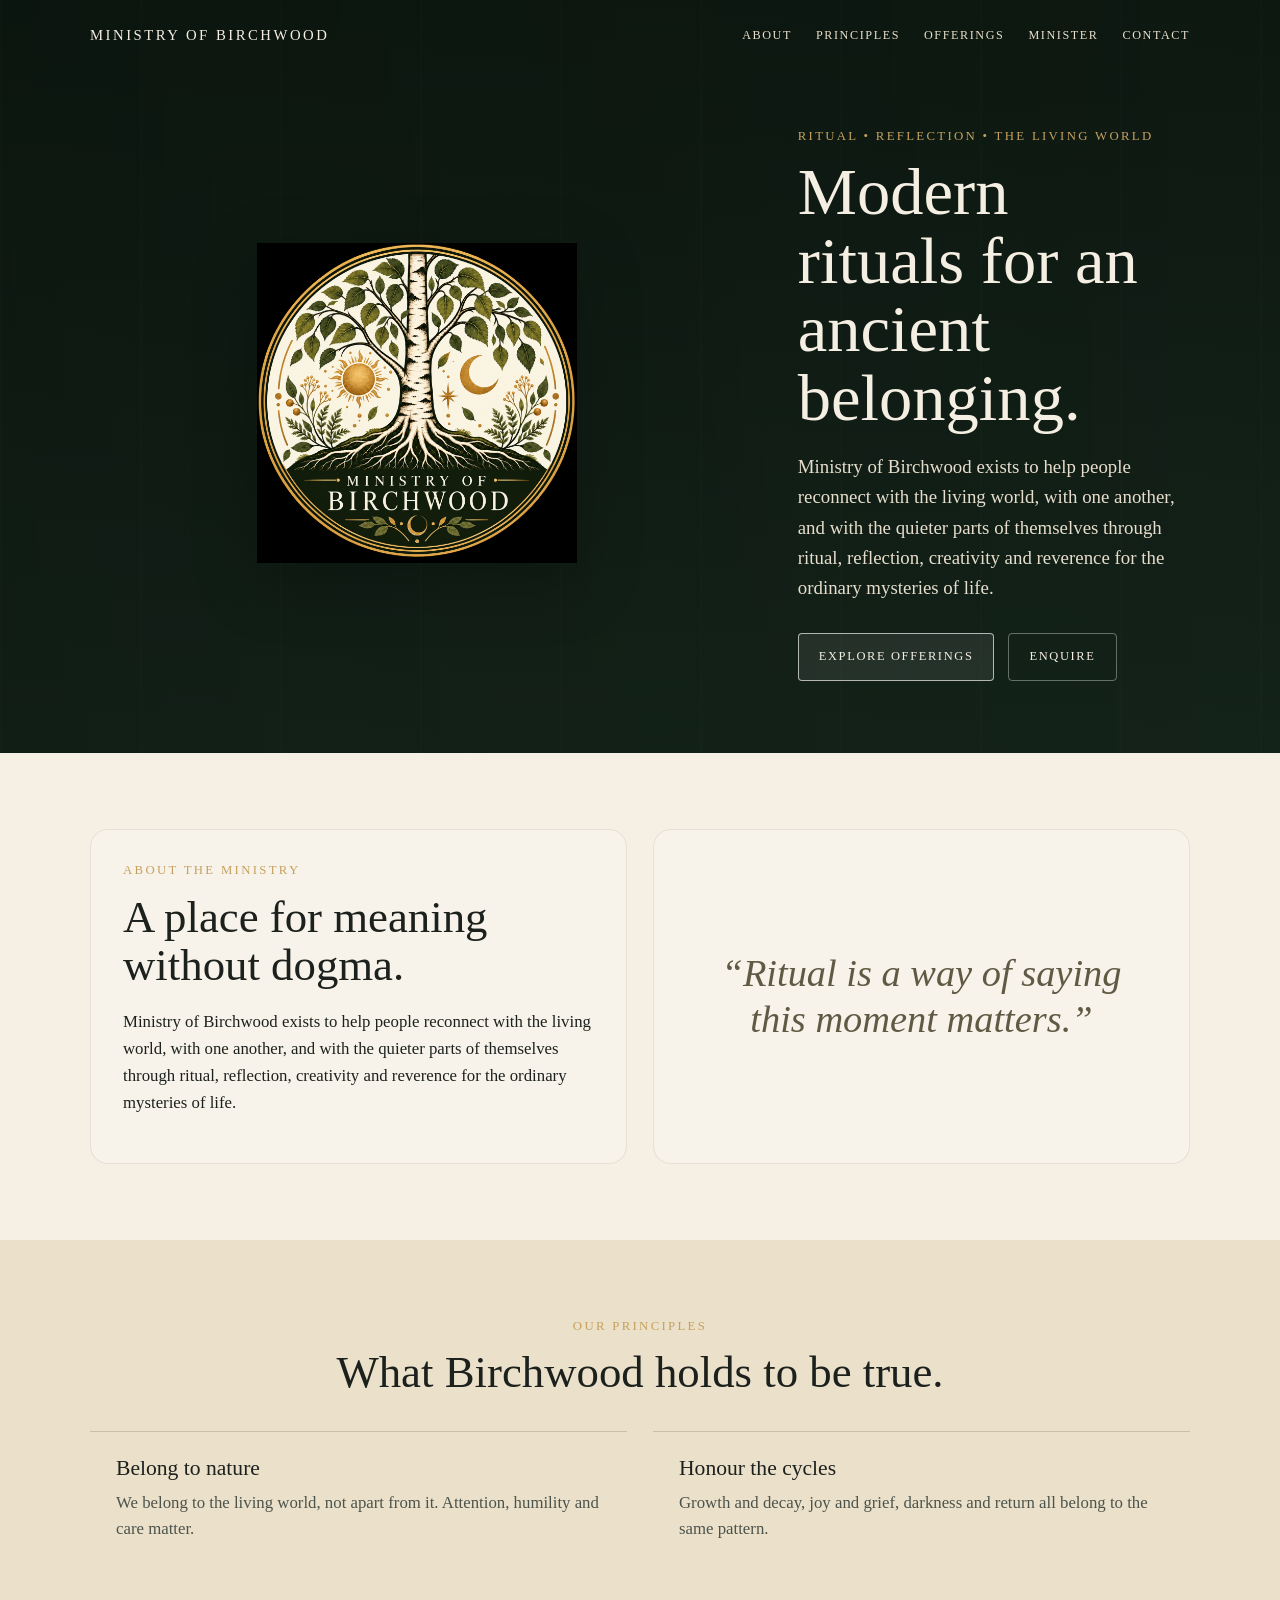
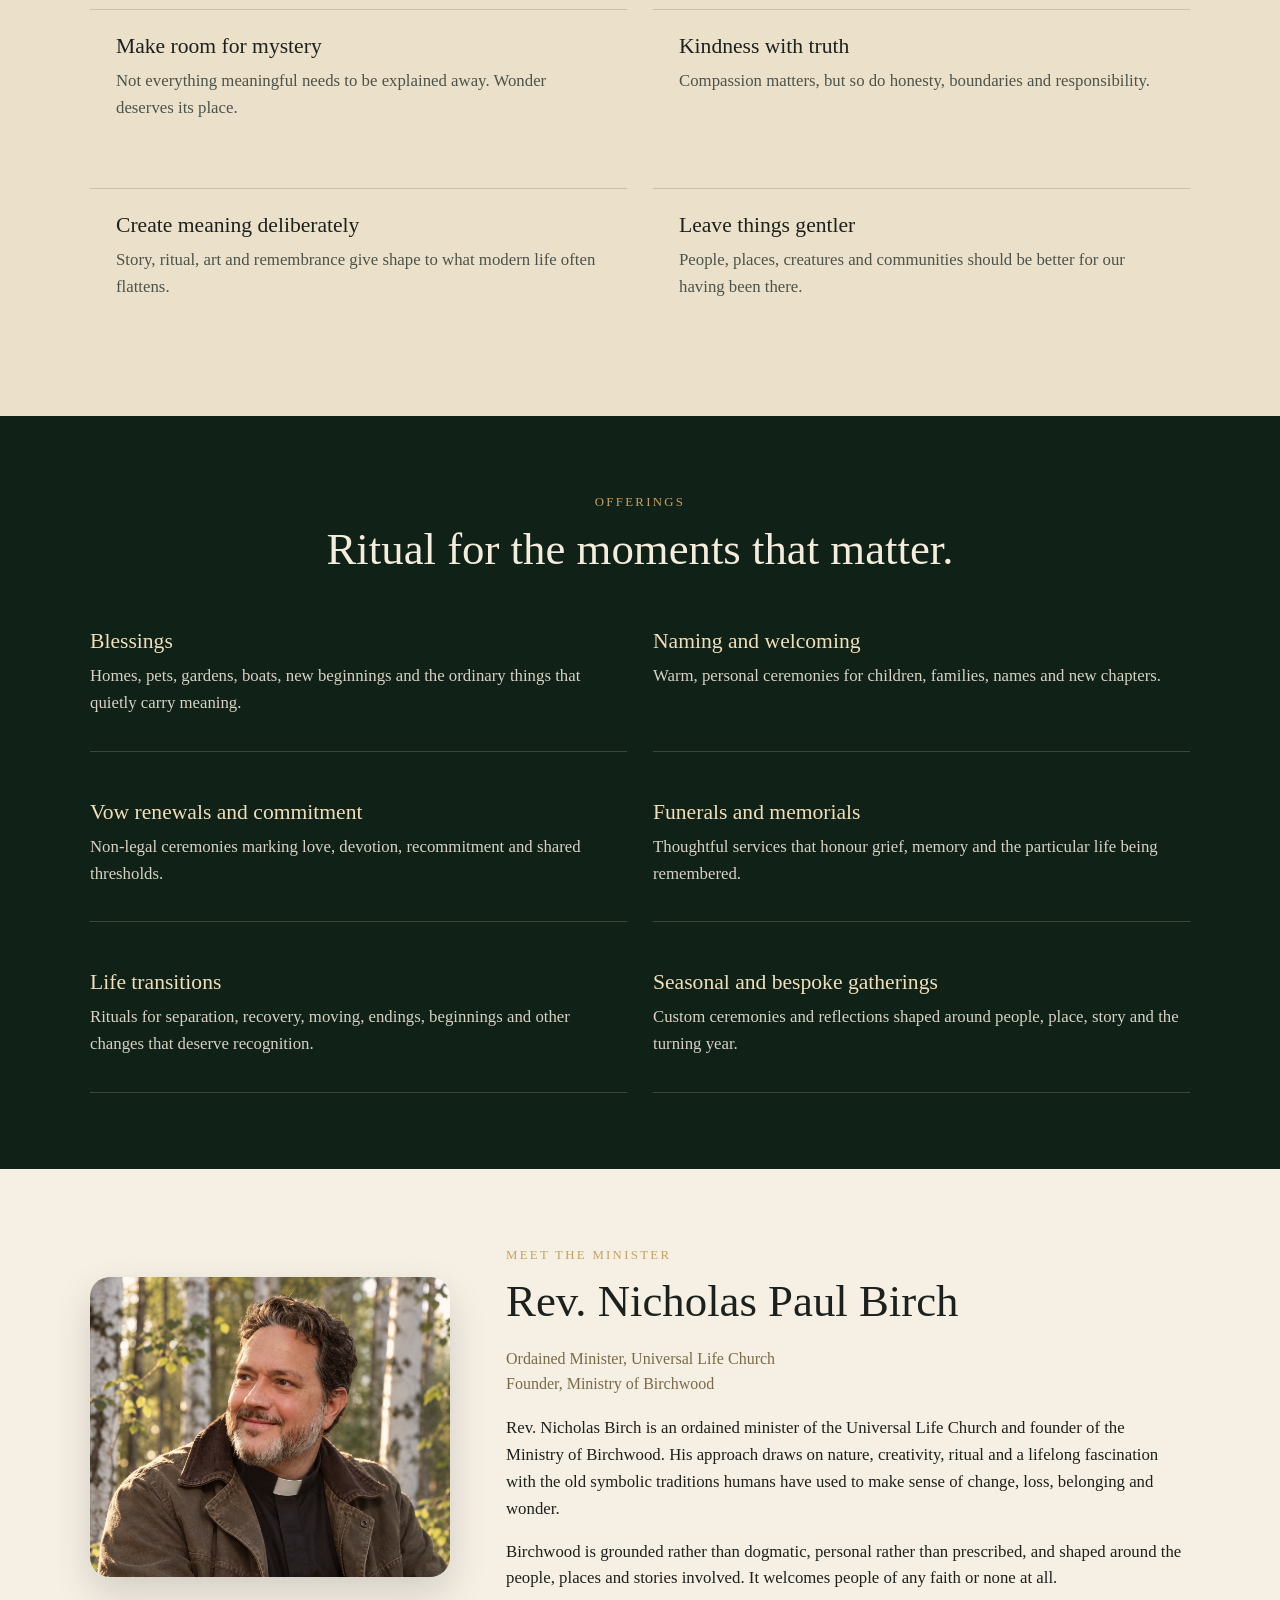
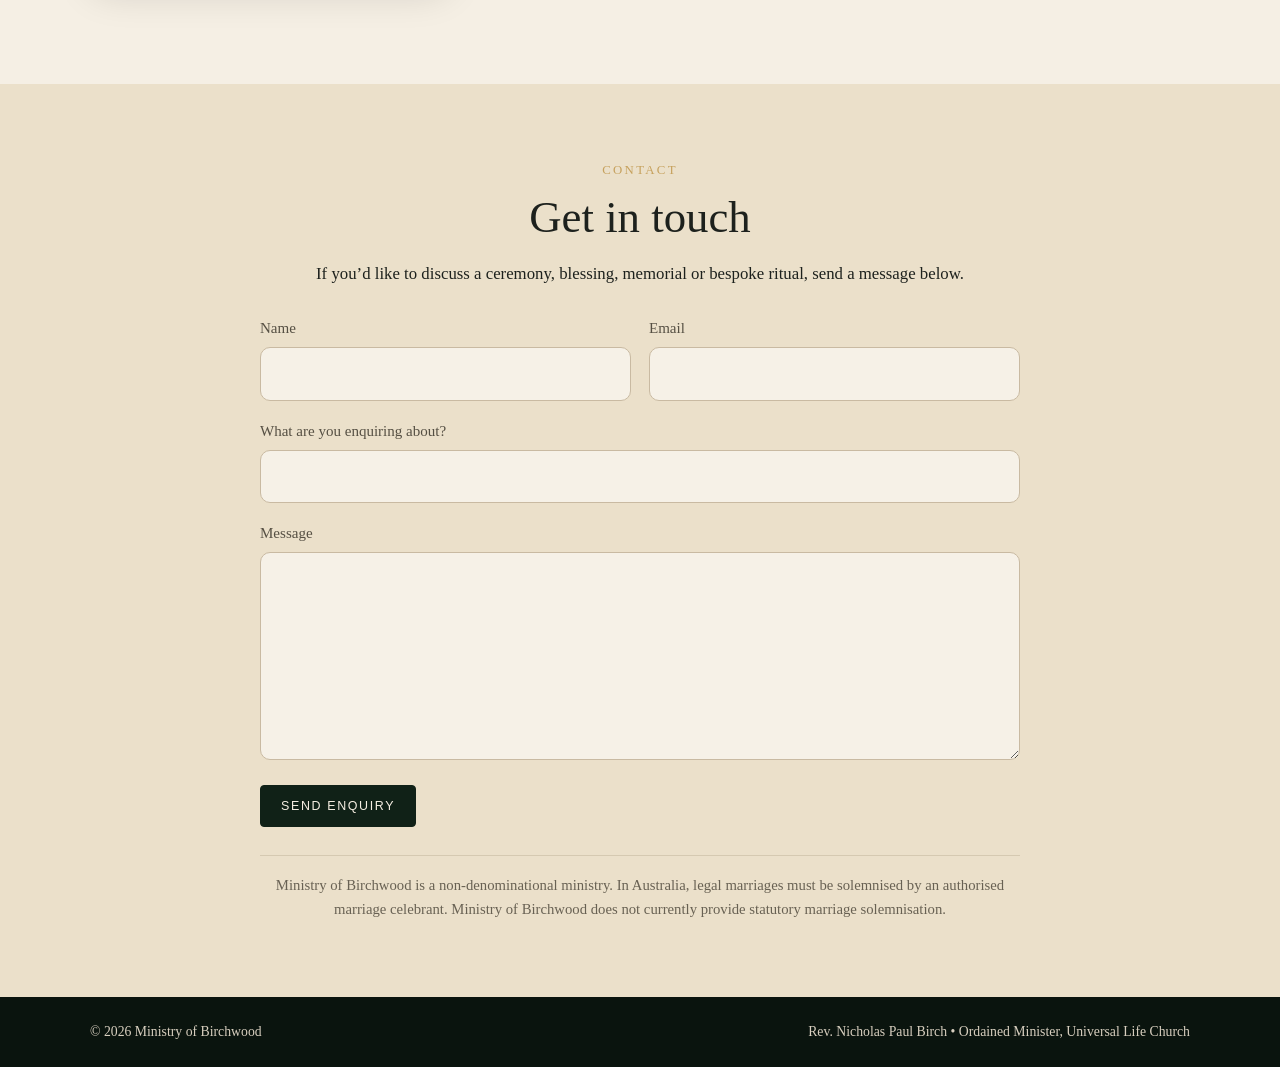
==== index.html @ 11d180c4 "Swap hero layout and restore Birchwood mission text" ====
<!doctype html>
<html lang="en-AU">
<head>
  <meta charset="utf-8">
  <meta name="viewport" content="width=device-width, initial-scale=1">
  <meta name="description" content="Ministry of Birchwood is a non-denominational ministry offering modern rituals for an ancient belonging.">
  <title>Ministry of Birchwood</title>
  <link rel="stylesheet" href="styles.css">
</head>
<body>
  <header class="hero" id="home">
    <nav class="site-nav wrap" aria-label="Primary navigation">
      <a href="#home" class="brand-name">Ministry of Birchwood</a>
      <div class="nav-links">
        <a href="#about">About</a>
        <a href="#principles">Principles</a>
        <a href="#offerings">Offerings</a>
        <a href="#minister">Minister</a>
        <a href="#contact">Contact</a>
      </div>
    </nav>

    <div class="hero-inner wrap">
      <div class="hero-seal">
        <img src="assets/birchwood-seal.png" alt="Ministry of Birchwood seal">
      </div>

      <div class="hero-copy">
        <p class="eyebrow">Ritual • reflection • the living world</p>
        <h1>Modern rituals for an ancient belonging.</h1>
        <p class="hero-line">Ministry of Birchwood exists to help people reconnect with the living world, with one another, and with the quieter parts of themselves through ritual, reflection, creativity and reverence for the ordinary mysteries of life.</p>
        <div class="button-row">
          <a href="#offerings" class="button light-button">Explore offerings</a>
          <a href="#contact" class="button outline-button">Enquire</a>
        </div>
      </div>
    </div>
  </header>

  <main>
    <section class="section cream" id="about">
      <div class="wrap two-up about-grid">
        <article class="quiet-card">
          <p class="section-kicker">About the ministry</p>
          <h2>A place for meaning without dogma.</h2>
          <p>Ministry of Birchwood exists to help people reconnect with the living world, with one another, and with the quieter parts of themselves through ritual, reflection, creativity and reverence for the ordinary mysteries of life.</p>
        </article>

        <article class="quiet-card quote-card">
          <p>“Ritual is a way of saying this moment matters.”</p>
        </article>
      </div>
    </section>

    <section class="section parchment" id="principles">
      <div class="wrap">
        <p class="section-kicker centred">Our principles</p>
        <h2 class="centred">What Birchwood holds to be true.</h2>

        <div class="two-up item-grid">
          <article>
            <h3>Belong to nature</h3>
            <p>We belong to the living world, not apart from it. Attention, humility and care matter.</p>
          </article>
          <article>
            <h3>Honour the cycles</h3>
            <p>Growth and decay, joy and grief, darkness and return all belong to the same pattern.</p>
          </article>
          <article>
            <h3>Make room for mystery</h3>
            <p>Not everything meaningful needs to be explained away. Wonder deserves its place.</p>
          </article>
          <article>
            <h3>Kindness with truth</h3>
            <p>Compassion matters, but so do honesty, boundaries and responsibility.</p>
          </article>
          <article>
            <h3>Create meaning deliberately</h3>
            <p>Story, ritual, art and remembrance give shape to what modern life often flattens.</p>
          </article>
          <article>
            <h3>Leave things gentler</h3>
            <p>People, places, creatures and communities should be better for our having been there.</p>
          </article>
        </div>
      </div>
    </section>

    <section class="section forest" id="offerings">
      <div class="wrap">
        <p class="section-kicker light centred">Offerings</p>
        <h2 class="centred light">Ritual for the moments that matter.</h2>

        <div class="two-up offering-grid">
          <article>
            <h3>Blessings</h3>
            <p>Homes, pets, gardens, boats, new beginnings and the ordinary things that quietly carry meaning.</p>
          </article>
          <article>
            <h3>Naming and welcoming</h3>
            <p>Warm, personal ceremonies for children, families, names and new chapters.</p>
          </article>
          <article>
            <h3>Vow renewals and commitment</h3>
            <p>Non-legal ceremonies marking love, devotion, recommitment and shared thresholds.</p>
          </article>
          <article>
            <h3>Funerals and memorials</h3>
            <p>Thoughtful services that honour grief, memory and the particular life being remembered.</p>
          </article>
          <article>
            <h3>Life transitions</h3>
            <p>Rituals for separation, recovery, moving, endings, beginnings and other changes that deserve recognition.</p>
          </article>
          <article>
            <h3>Seasonal and bespoke gatherings</h3>
            <p>Custom ceremonies and reflections shaped around people, place, story and the turning year.</p>
          </article>
        </div>
      </div>
    </section>

    <section class="section cream" id="minister">
      <div class="wrap minister-grid">
        <div class="portrait-frame">
          <img src="assets/reverend-birch.png" alt="Portrait of Rev. Nicholas Paul Birch in a birch grove">
        </div>

        <div class="minister-copy">
          <p class="section-kicker">Meet the minister</p>
          <h2>Rev. Nicholas Paul Birch</h2>
          <p class="minister-subhead">Ordained Minister, Universal Life Church<br>Founder, Ministry of Birchwood</p>
          <p>Rev. Nicholas Birch is an ordained minister of the Universal Life Church and founder of the Ministry of Birchwood. His approach draws on nature, creativity, ritual and a lifelong fascination with the old symbolic traditions humans have used to make sense of change, loss, belonging and wonder.</p>
          <p>Birchwood is grounded rather than dogmatic, personal rather than prescribed, and shaped around the people, places and stories involved. It welcomes people of any faith or none at all.</p>
        </div>
      </div>
    </section>

    <section class="section parchment" id="contact">
      <div class="wrap contact-wrap">
        <p class="section-kicker centred">Contact</p>
        <h2 class="centred">Get in touch</h2>
        <p class="contact-intro centred">If you’d like to discuss a ceremony, blessing, memorial or bespoke ritual, send a message below.</p>

        <form action="https://formspree.io/f/mdekvaqr" method="POST" class="contact-form">
          <div class="form-row">
            <label>
              <span>Name</span>
              <input type="text" name="name" required>
            </label>
            <label>
              <span>Email</span>
              <input type="email" name="email" required>
            </label>
          </div>

          <label>
            <span>What are you enquiring about?</span>
            <input type="text" name="subject">
          </label>

          <label>
            <span>Message</span>
            <textarea name="message" rows="7" required></textarea>
          </label>

          <button type="submit" class="button dark-button">Send enquiry</button>
        </form>

        <p class="fine-print centred">Ministry of Birchwood is a non-denominational ministry. In Australia, legal marriages must be solemnised by an authorised marriage celebrant. Ministry of Birchwood does not currently provide statutory marriage solemnisation.</p>
      </div>
    </section>
  </main>

  <footer class="site-footer">
    <div class="wrap footer-inner">
      <p>© <span id="year"></span> Ministry of Birchwood</p>
      <p>Rev. Nicholas Paul Birch • Ordained Minister, Universal Life Church</p>
    </div>
  </footer>

  <script>
    document.getElementById('year').textContent = new Date().getFullYear();
  </script>
</body>
</html>
---- styles.css ----
:root{
  --forest:#102117;
  --forest-deep:#0a140e;
  --forest-soft:#1b3022;
  --cream:#f5efe4;
  --parchment:#ebe0ca;
  --gold:#c6a15d;
  --gold-soft:#dec18a;
  --ink:#1d211d;
  --muted:#596058;
  --line:#d5c8b0;
  --shadow:0 16px 38px rgba(8,14,9,.14);
}

*{box-sizing:border-box}
html{scroll-behavior:smooth}
body{
  margin:0;
  font-family:Georgia,"Times New Roman",serif;
  color:var(--ink);
  background:var(--cream);
  line-height:1.6;
}
img{display:block;max-width:100%}
a{color:inherit;text-decoration:none}
.wrap{width:min(1100px,calc(100% - 36px));margin:0 auto}
.section{padding:76px 0}
.cream{background:var(--cream)}
.parchment{background:var(--parchment)}
.forest{background:var(--forest);color:#f4ecdd}
.centred{text-align:center}
.light{color:#f4ecdd}

.site-nav{
  position:relative;
  z-index:2;
  display:flex;
  align-items:center;
  justify-content:space-between;
  gap:24px;
  padding:24px 0;
}
.brand-name{
  text-transform:uppercase;
  letter-spacing:.17em;
  font-size:.92rem;
}
.nav-links{display:flex;gap:24px;flex-wrap:wrap}
.nav-links a{
  text-transform:uppercase;
  letter-spacing:.13em;
  font-size:.76rem;
  color:#e9dfcc;
}

.hero{
  position:relative;
  overflow:hidden;
  color:#f5eee2;
  background:
    linear-gradient(90deg,rgba(4,10,6,.20),rgba(4,10,6,0)),
    linear-gradient(180deg,#0d1811 0%,#14231a 100%);
}
.hero::before{
  content:"";
  position:absolute;
  inset:0;
  background:
    repeating-linear-gradient(90deg,rgba(255,255,255,.025) 0 2px,transparent 2px 140px);
  opacity:.35;
  pointer-events:none;
}
.hero-inner{
  position:relative;
  z-index:1;
  min-height:620px;
  display:grid;
  grid-template-columns:minmax(0,1.25fr) minmax(280px,.75fr);
  gap:54px;
  align-items:center;
  padding:54px 0 72px;
}
.hero-copy{max-width:690px}
.eyebrow,.section-kicker{
  margin:0 0 12px;
  text-transform:uppercase;
  letter-spacing:.18em;
  font-size:.8rem;
  color:var(--gold);
}
.hero h1{
  margin:0 0 20px;
  max-width:650px;
  font-weight:400;
  font-size:clamp(2.8rem,5.2vw,4.7rem);
  line-height:1.03;
}
.hero-line{
  margin:0;
  max-width:610px;
  font-size:1.18rem;
  color:#e6ddcc;
}
.hero-seal{
  display:flex;
  justify-content:center;
  align-items:center;
}
.hero-seal img{
  width:min(320px,80%);
  filter:drop-shadow(0 18px 32px rgba(0,0,0,.22));
}
.button-row{display:flex;gap:14px;flex-wrap:wrap;margin-top:30px}
.button{
  display:inline-block;
  padding:13px 20px;
  border-radius:4px;
  border:1px solid transparent;
  text-transform:uppercase;
  letter-spacing:.13em;
  font-size:.78rem;
  cursor:pointer;
}
.light-button{
  background:rgba(255,255,255,.08);
  border-color:rgba(255,255,255,.65);
  color:#f5eee2;
}
.outline-button{
  border-color:rgba(255,255,255,.35);
  color:#f5eee2;
}
.dark-button{
  background:var(--forest);
  color:#f5eee2;
  border-color:var(--forest);
}

h2{
  margin:0 0 20px;
  font-weight:400;
  line-height:1.08;
  font-size:clamp(2rem,3.5vw,3rem);
}
h3{
  margin:0 0 9px;
  font-weight:400;
  line-height:1.15;
  font-size:1.35rem;
}
p{margin:0 0 16px;font-size:1.05rem}

.two-up{
  display:grid;
  grid-template-columns:repeat(2,minmax(0,1fr));
  gap:26px;
}
.about-grid{align-items:stretch}
.quiet-card{
  padding:30px 32px;
  border:1px solid rgba(112,95,63,.12);
  border-radius:18px;
  background:rgba(255,255,255,.24);
}
.quote-card{
  display:flex;
  align-items:center;
  justify-content:center;
  text-align:center;
}
.quote-card p{
  margin:0;
  max-width:430px;
  font-size:clamp(1.8rem,3vw,2.5rem);
  line-height:1.22;
  font-style:italic;
  color:#605944;
}

.item-grid,.offering-grid{margin-top:34px}
.item-grid article{
  padding:24px 26px;
  border-top:1px solid rgba(112,95,63,.25);
}
.item-grid p{color:#4c534b}

.offering-grid article{
  padding:22px 0 18px;
  border-bottom:1px solid rgba(221,196,144,.22);
}
.offering-grid h3{color:#f1dfba}
.offering-grid p{color:#d8d2c4}

.minister-grid{
  display:grid;
  grid-template-columns:360px minmax(0,1fr);
  gap:56px;
  align-items:center;
}
.portrait-frame{
  max-width:360px;
  justify-self:center;
}
.portrait-frame img{
  width:100%;
  border-radius:20px;
  box-shadow:var(--shadow);
}
.minister-subhead{
  margin:0 0 18px;
  color:#7b6a48;
  font-size:1rem;
}
.minister-copy p{max-width:680px}

.contact-wrap{max-width:900px}
.contact-intro{max-width:680px;margin:0 auto 28px}
.contact-form{max-width:760px;margin:0 auto}
.form-row{
  display:grid;
  grid-template-columns:repeat(2,minmax(0,1fr));
  gap:18px;
}
label{display:block;margin-bottom:18px}
label span{
  display:block;
  margin-bottom:7px;
  font-size:.94rem;
  color:#554f43;
}
input,textarea{
  width:100%;
  padding:13px 14px;
  border:1px solid #c9baa2;
  border-radius:10px;
  background:rgba(255,255,255,.55);
  color:var(--ink);
  font:inherit;
}
textarea{resize:vertical}
input:focus,textarea:focus{
  outline:2px solid rgba(198,161,93,.3);
  border-color:var(--gold);
}
.fine-print{
  max-width:760px;
  margin:28px auto 0;
  padding-top:18px;
  border-top:1px solid rgba(112,95,63,.18);
  color:#686153;
  font-size:.92rem;
}

.site-footer{
  padding:24px 0;
  background:var(--forest-deep);
  color:#d8cfbf;
}
.footer-inner{
  display:flex;
  justify-content:space-between;
  gap:16px;
  flex-wrap:wrap;
}
.site-footer p{margin:0;font-size:.86rem}

@media (max-width:900px){
  .hero-inner{
    min-height:auto;
    grid-template-columns:1fr 260px;
    gap:28px;
    padding:46px 0 58px;
  }
  .minister-grid{
    grid-template-columns:300px minmax(0,1fr);
    gap:36px;
  }
}

@media (max-width:720px){
  .section{padding:60px 0}
  .nav-links{display:none}
  .hero-inner,
  .two-up,
  .minister-grid,
  .form-row{
    grid-template-columns:1fr;
  }
  .hero-inner{text-align:left}
  .hero-seal{order:-1}
  .hero-seal img{width:190px}
  .portrait-frame{max-width:320px}
  .minister-copy{text-align:left}
  .button-row{flex-direction:column}
  .button{text-align:center}
}
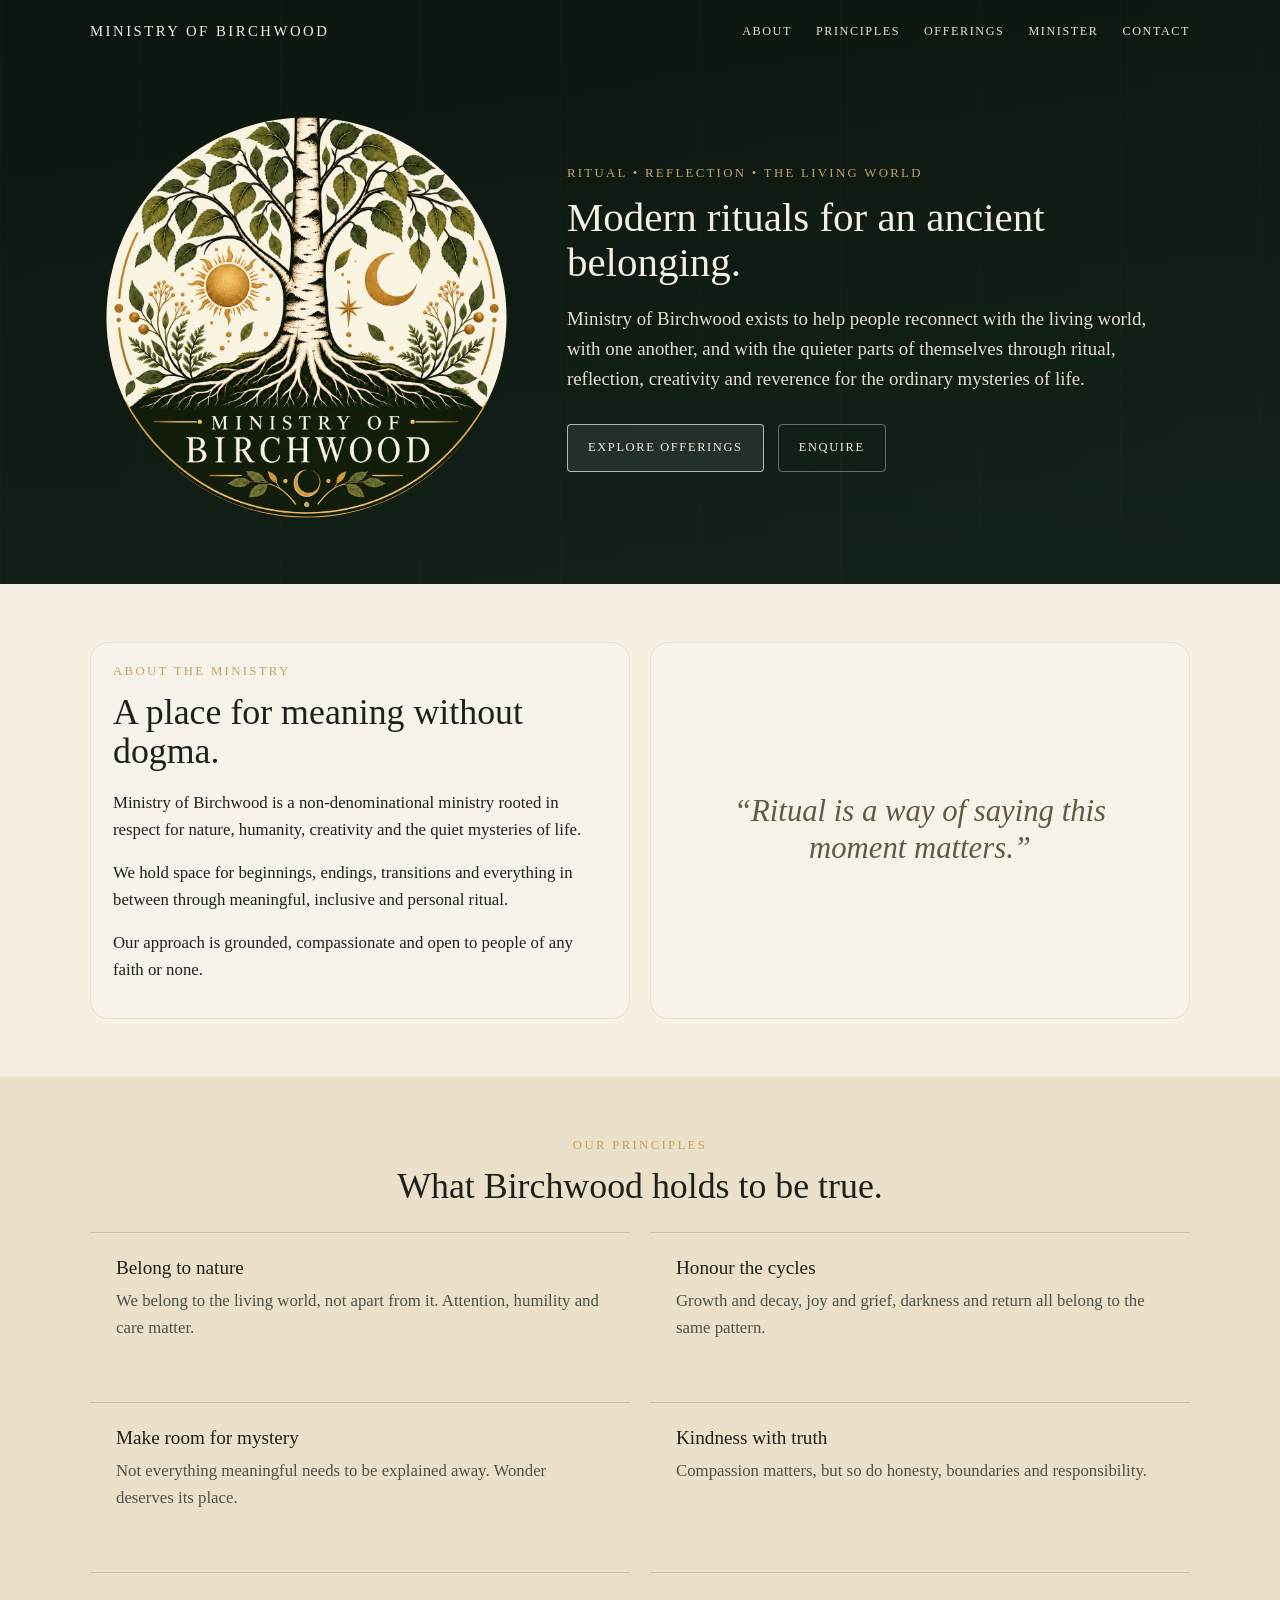
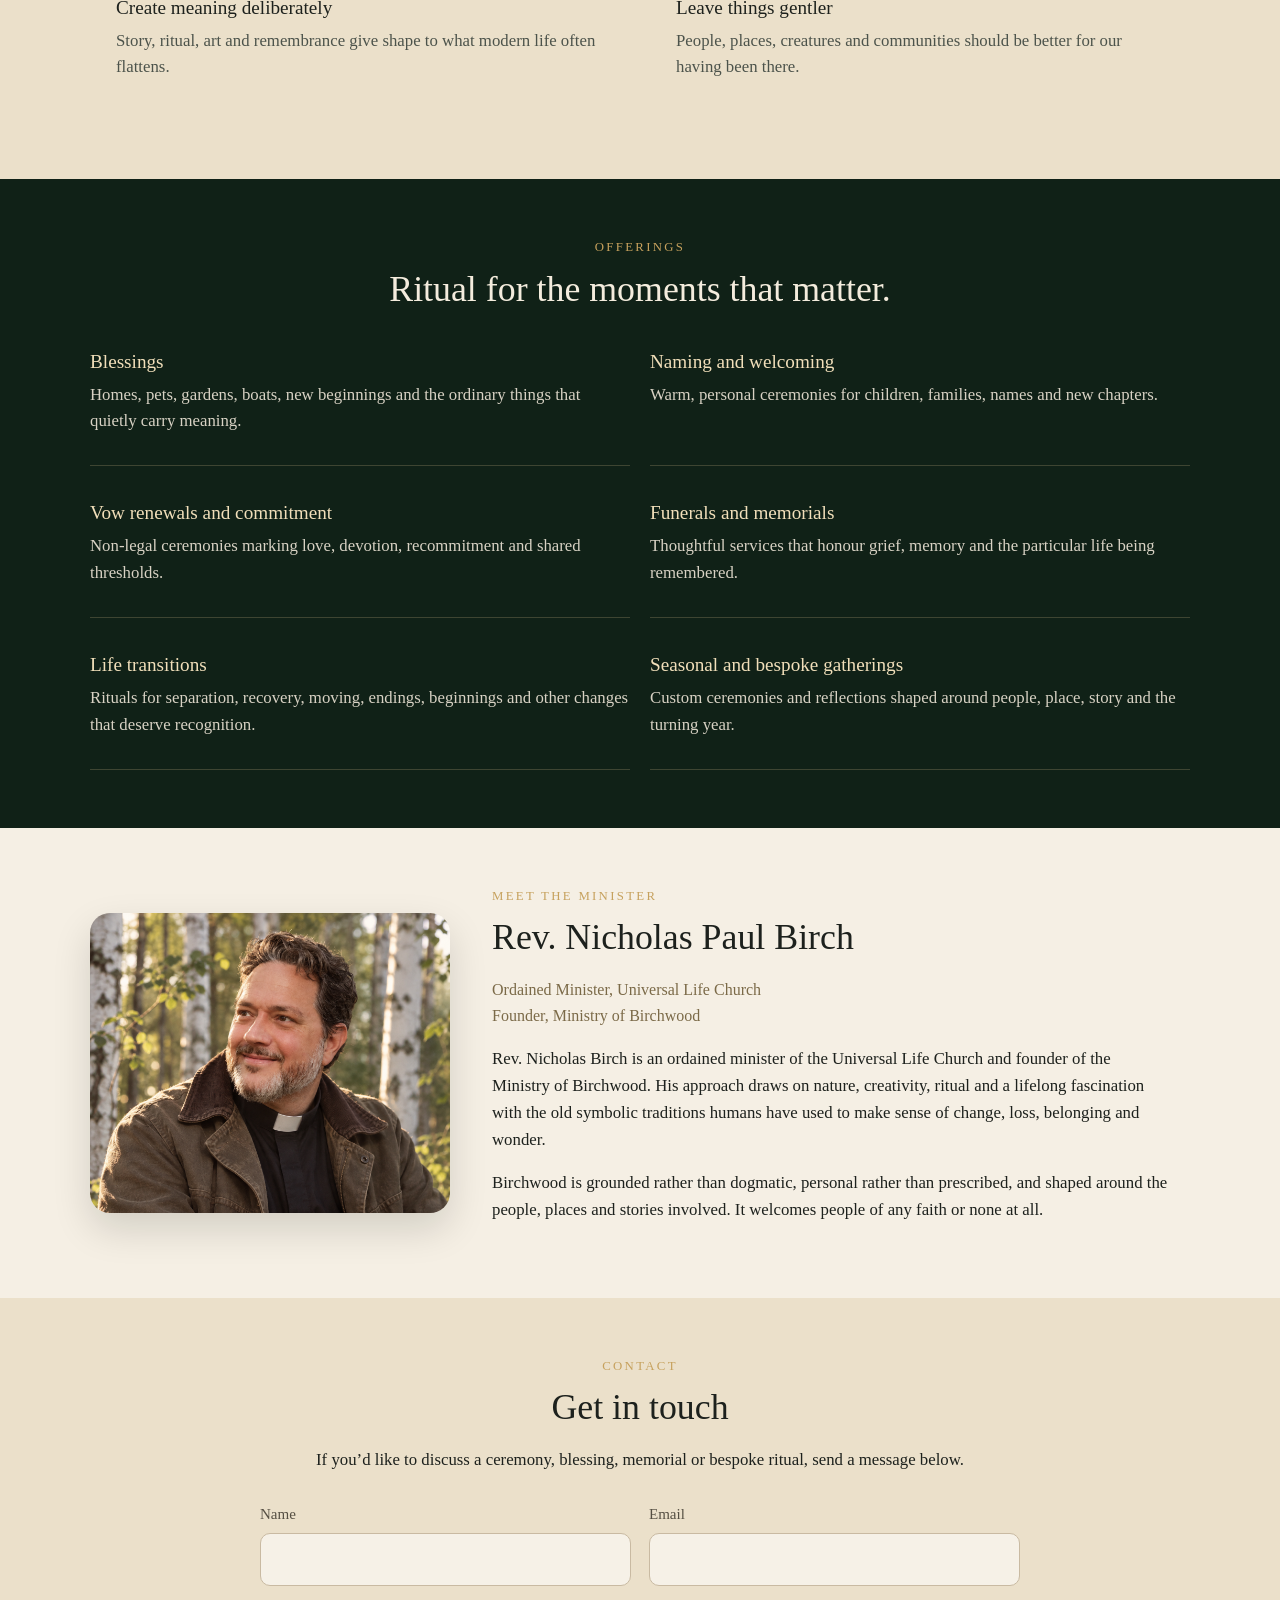
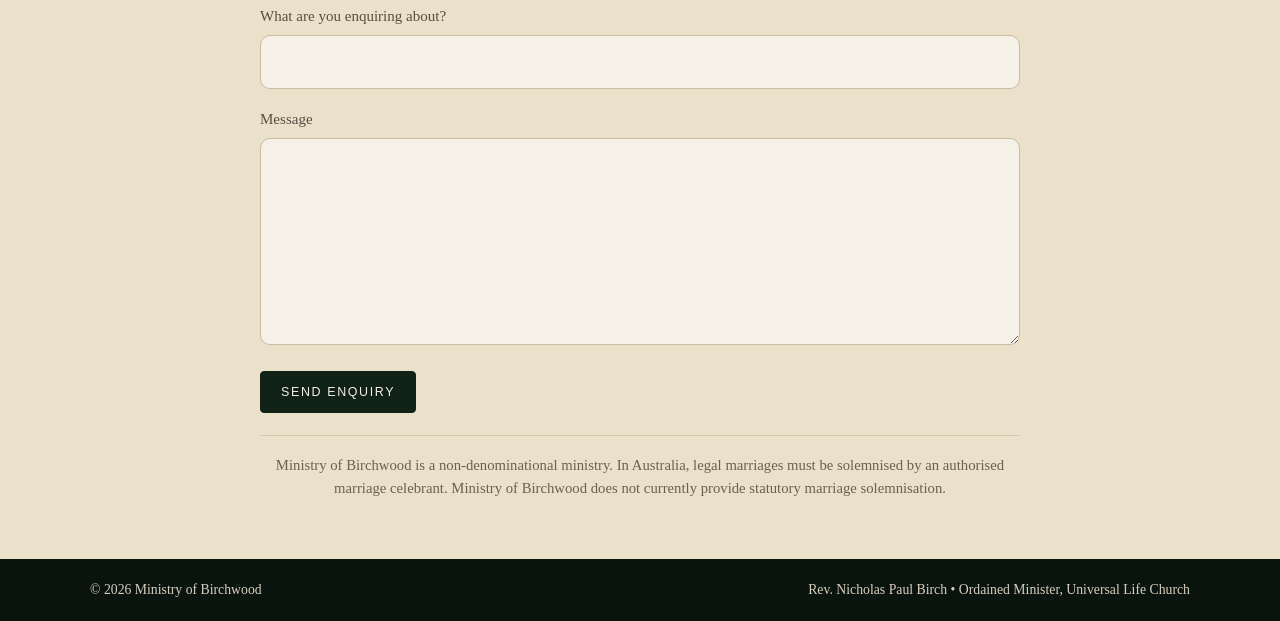
==== commit f6f3d7fc: "Restore full About copy" ====
--- a/index.html
+++ b/index.html
@@ -43,7 +43,9 @@
         <article class="quiet-card">
           <p class="section-kicker">About the ministry</p>
           <h2>A place for meaning without dogma.</h2>
-          <p>Ministry of Birchwood exists to help people reconnect with the living world, with one another, and with the quieter parts of themselves through ritual, reflection, creativity and reverence for the ordinary mysteries of life.</p>
+          <p>Ministry of Birchwood is a non-denominational ministry rooted in respect for nature, humanity, creativity and the quiet mysteries of life.</p>
+          <p>We hold space for beginnings, endings, transitions and everything in between through meaningful, inclusive and personal ritual.</p>
+          <p>Our approach is grounded, compassionate and open to people of any faith or none.</p>
         </article>
 
         <article class="quiet-card quote-card">
--- a/styles.css
+++ b/styles.css
@@ -24,7 +24,7 @@
 img{display:block;max-width:100%}
 a{color:inherit;text-decoration:none}
 .wrap{width:min(1100px,calc(100% - 36px));margin:0 auto}
-.section{padding:76px 0}
+.section{padding:58px 0}
 .cream{background:var(--cream)}
 .parchment{background:var(--parchment)}
 .forest{background:var(--forest);color:#f4ecdd}
@@ -38,7 +38,7 @@
   align-items:center;
   justify-content:space-between;
   gap:24px;
-  padding:24px 0;
+  padding:20px 0;
 }
 .brand-name{
   text-transform:uppercase;
@@ -73,12 +73,12 @@
 .hero-inner{
   position:relative;
   z-index:1;
-  min-height:620px;
+  min-height:520px;
   display:grid;
-  grid-template-columns:minmax(0,1.25fr) minmax(280px,.75fr);
-  gap:54px;
-  align-items:center;
-  padding:54px 0 72px;
+  grid-template-columns:minmax(300px,.82fr) minmax(0,1.18fr);
+  gap:44px;
+  align-items:center;
+  padding:36px 0 48px;
 }
 .hero-copy{max-width:690px}
 .eyebrow,.section-kicker{
@@ -90,10 +90,10 @@
 }
 .hero h1{
   margin:0 0 20px;
-  max-width:650px;
+  max-width:610px;
   font-weight:400;
-  font-size:clamp(2.8rem,5.2vw,4.7rem);
-  line-height:1.03;
+  font-size:clamp(1.95rem,3.2vw,2.8rem);
+  line-height:1.08;
 }
 .hero-line{
   margin:0;
@@ -107,7 +107,11 @@
   align-items:center;
 }
 .hero-seal img{
-  width:min(320px,80%);
+  width:min(520px,100%);
+  aspect-ratio:1 / 1;
+  object-fit:cover;
+  border-radius:50%;
+  clip-path:circle(46.2% at 50% 50%);
   filter:drop-shadow(0 18px 32px rgba(0,0,0,.22));
 }
 .button-row{display:flex;gap:14px;flex-wrap:wrap;margin-top:30px}
@@ -140,24 +144,24 @@
   margin:0 0 20px;
   font-weight:400;
   line-height:1.08;
-  font-size:clamp(2rem,3.5vw,3rem);
+  font-size:clamp(1.7rem,2.8vw,2.35rem);
 }
 h3{
   margin:0 0 9px;
   font-weight:400;
   line-height:1.15;
-  font-size:1.35rem;
+  font-size:1.2rem;
 }
 p{margin:0 0 16px;font-size:1.05rem}
 
 .two-up{
   display:grid;
   grid-template-columns:repeat(2,minmax(0,1fr));
-  gap:26px;
+  gap:20px;
 }
 .about-grid{align-items:stretch}
 .quiet-card{
-  padding:30px 32px;
+  padding:18px 22px;
   border:1px solid rgba(112,95,63,.12);
   border-radius:18px;
   background:rgba(255,255,255,.24);
@@ -171,13 +175,13 @@
 .quote-card p{
   margin:0;
   max-width:430px;
-  font-size:clamp(1.8rem,3vw,2.5rem);
+  font-size:clamp(1.5rem,2.4vw,2rem);
   line-height:1.22;
   font-style:italic;
   color:#605944;
 }
 
-.item-grid,.offering-grid{margin-top:34px}
+.item-grid,.offering-grid{margin-top:26px}
 .item-grid article{
   padding:24px 26px;
   border-top:1px solid rgba(112,95,63,.25);
@@ -185,7 +189,7 @@
 .item-grid p{color:#4c534b}
 
 .offering-grid article{
-  padding:22px 0 18px;
+  padding:16px 0 14px;
   border-bottom:1px solid rgba(221,196,144,.22);
 }
 .offering-grid h3{color:#f1dfba}
@@ -194,7 +198,7 @@
 .minister-grid{
   display:grid;
   grid-template-columns:360px minmax(0,1fr);
-  gap:56px;
+  gap:42px;
   align-items:center;
 }
 .portrait-frame{
@@ -244,7 +248,7 @@
 }
 .fine-print{
   max-width:760px;
-  margin:28px auto 0;
+  margin:22px auto 0;
   padding-top:18px;
   border-top:1px solid rgba(112,95,63,.18);
   color:#686153;
@@ -252,7 +256,7 @@
 }
 
 .site-footer{
-  padding:24px 0;
+  padding:20px 0;
   background:var(--forest-deep);
   color:#d8cfbf;
 }
@@ -267,18 +271,18 @@
 @media (max-width:900px){
   .hero-inner{
     min-height:auto;
-    grid-template-columns:1fr 260px;
-    gap:28px;
-    padding:46px 0 58px;
+    grid-template-columns:300px minmax(0,1fr);
+    gap:26px;
+    padding:34px 0 42px;
   }
   .minister-grid{
     grid-template-columns:300px minmax(0,1fr);
-    gap:36px;
+    gap:28px;
   }
 }
 
 @media (max-width:720px){
-  .section{padding:60px 0}
+  .section{padding:48px 0}
   .nav-links{display:none}
   .hero-inner,
   .two-up,
@@ -288,7 +292,7 @@
   }
   .hero-inner{text-align:left}
   .hero-seal{order:-1}
-  .hero-seal img{width:190px}
+  .hero-seal img{width:300px}
   .portrait-frame{max-width:320px}
   .minister-copy{text-align:left}
   .button-row{flex-direction:column}
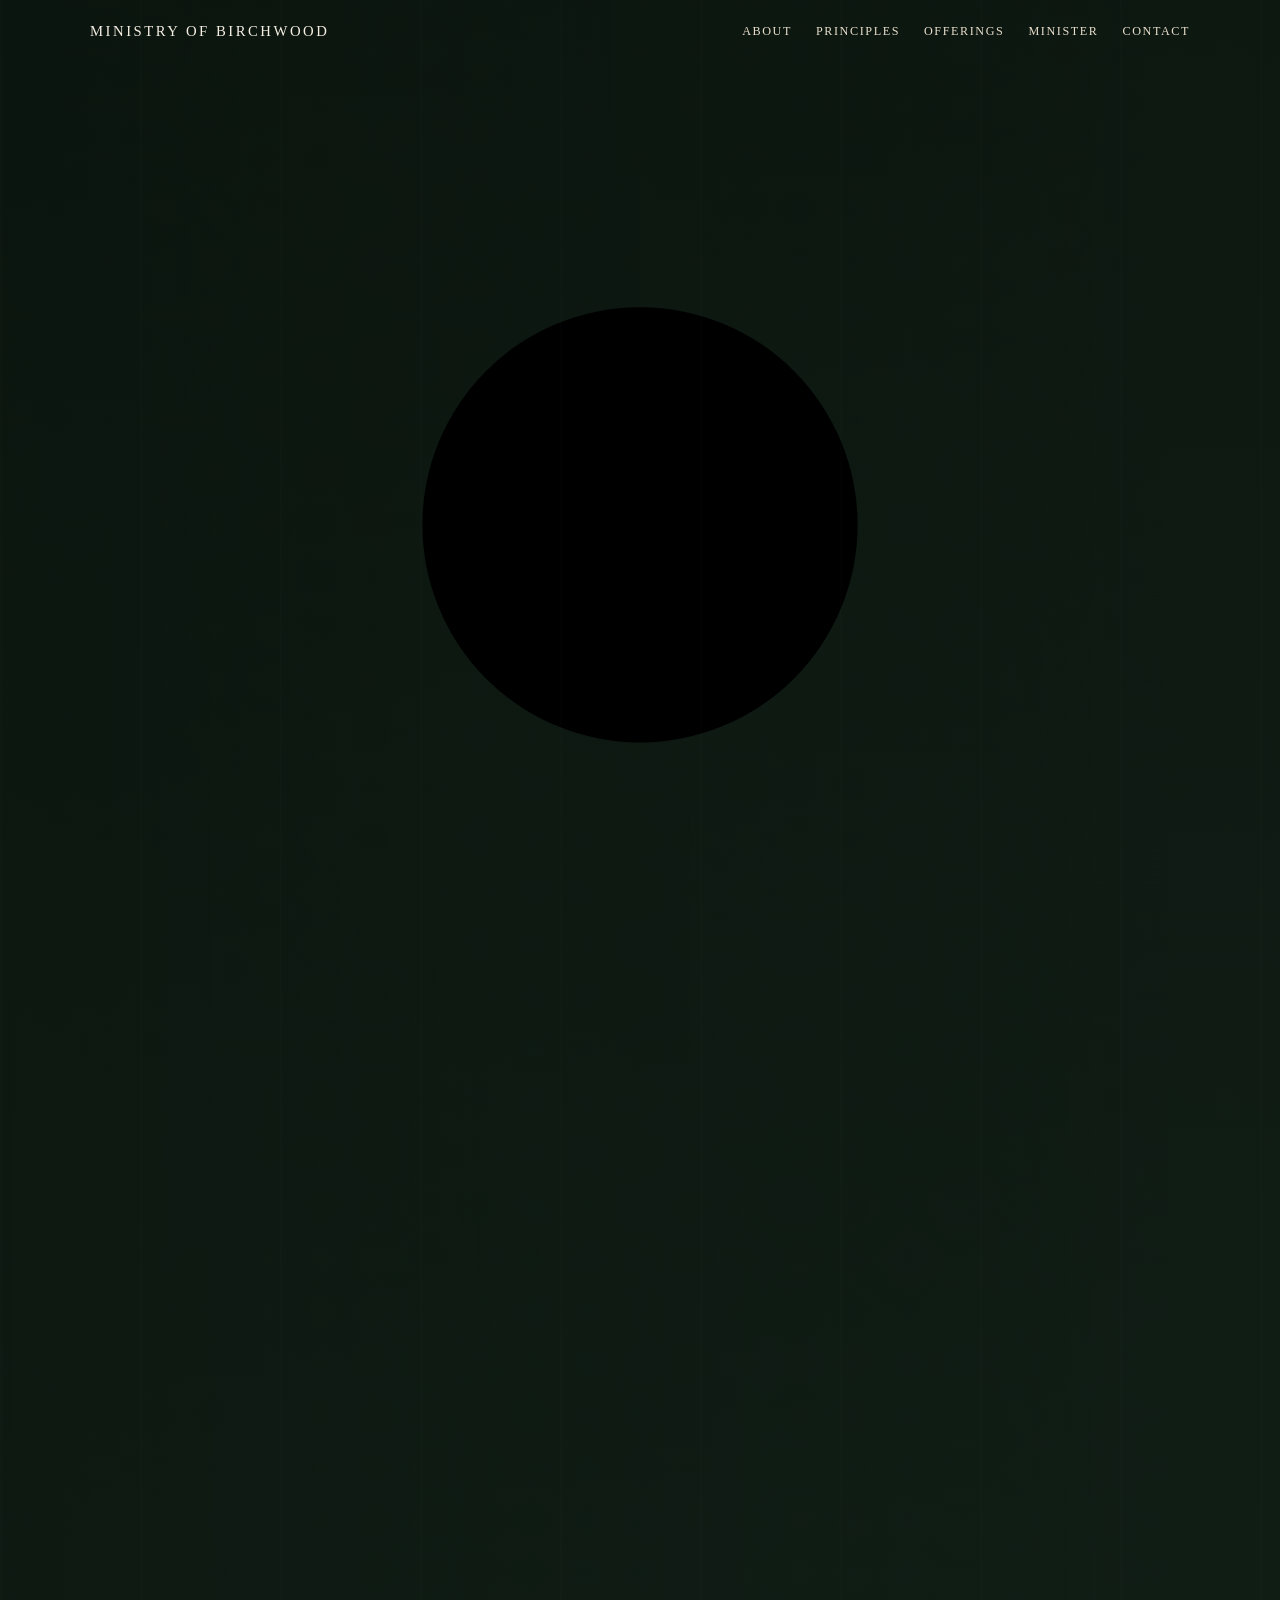
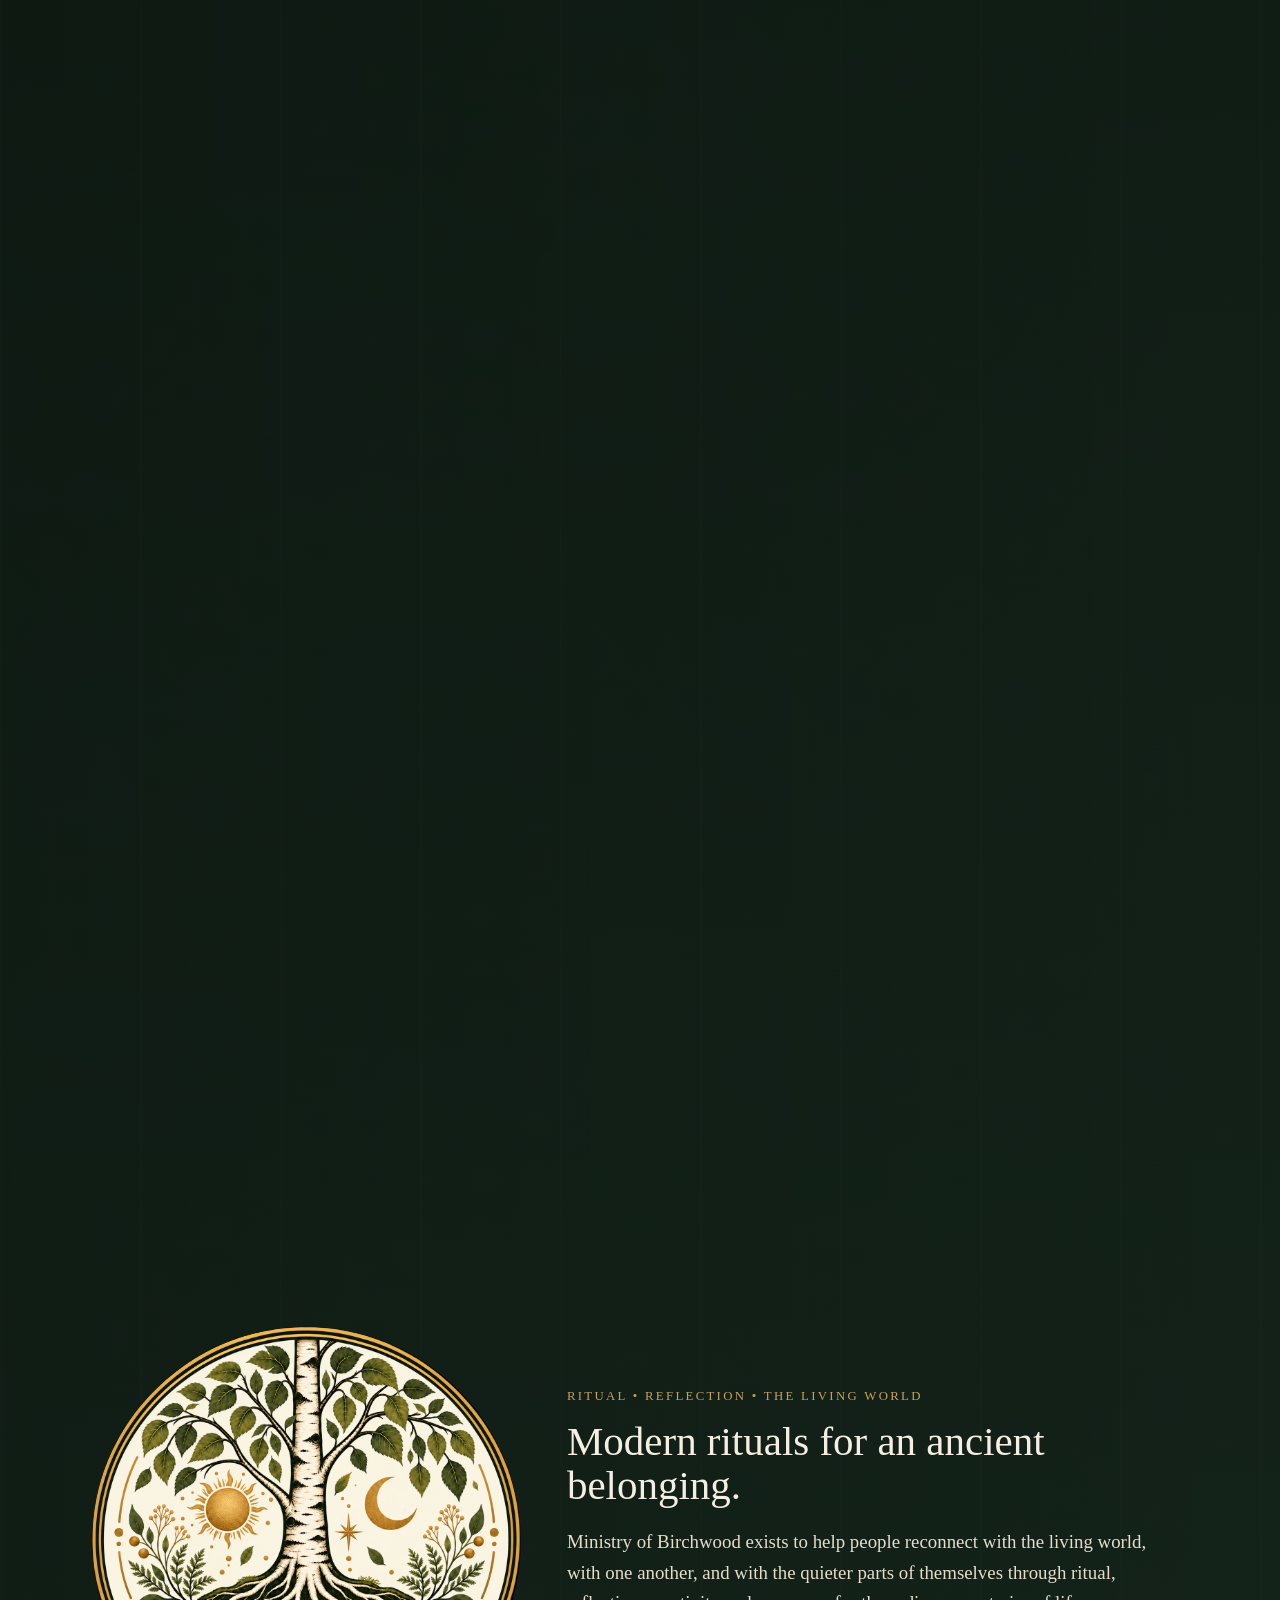
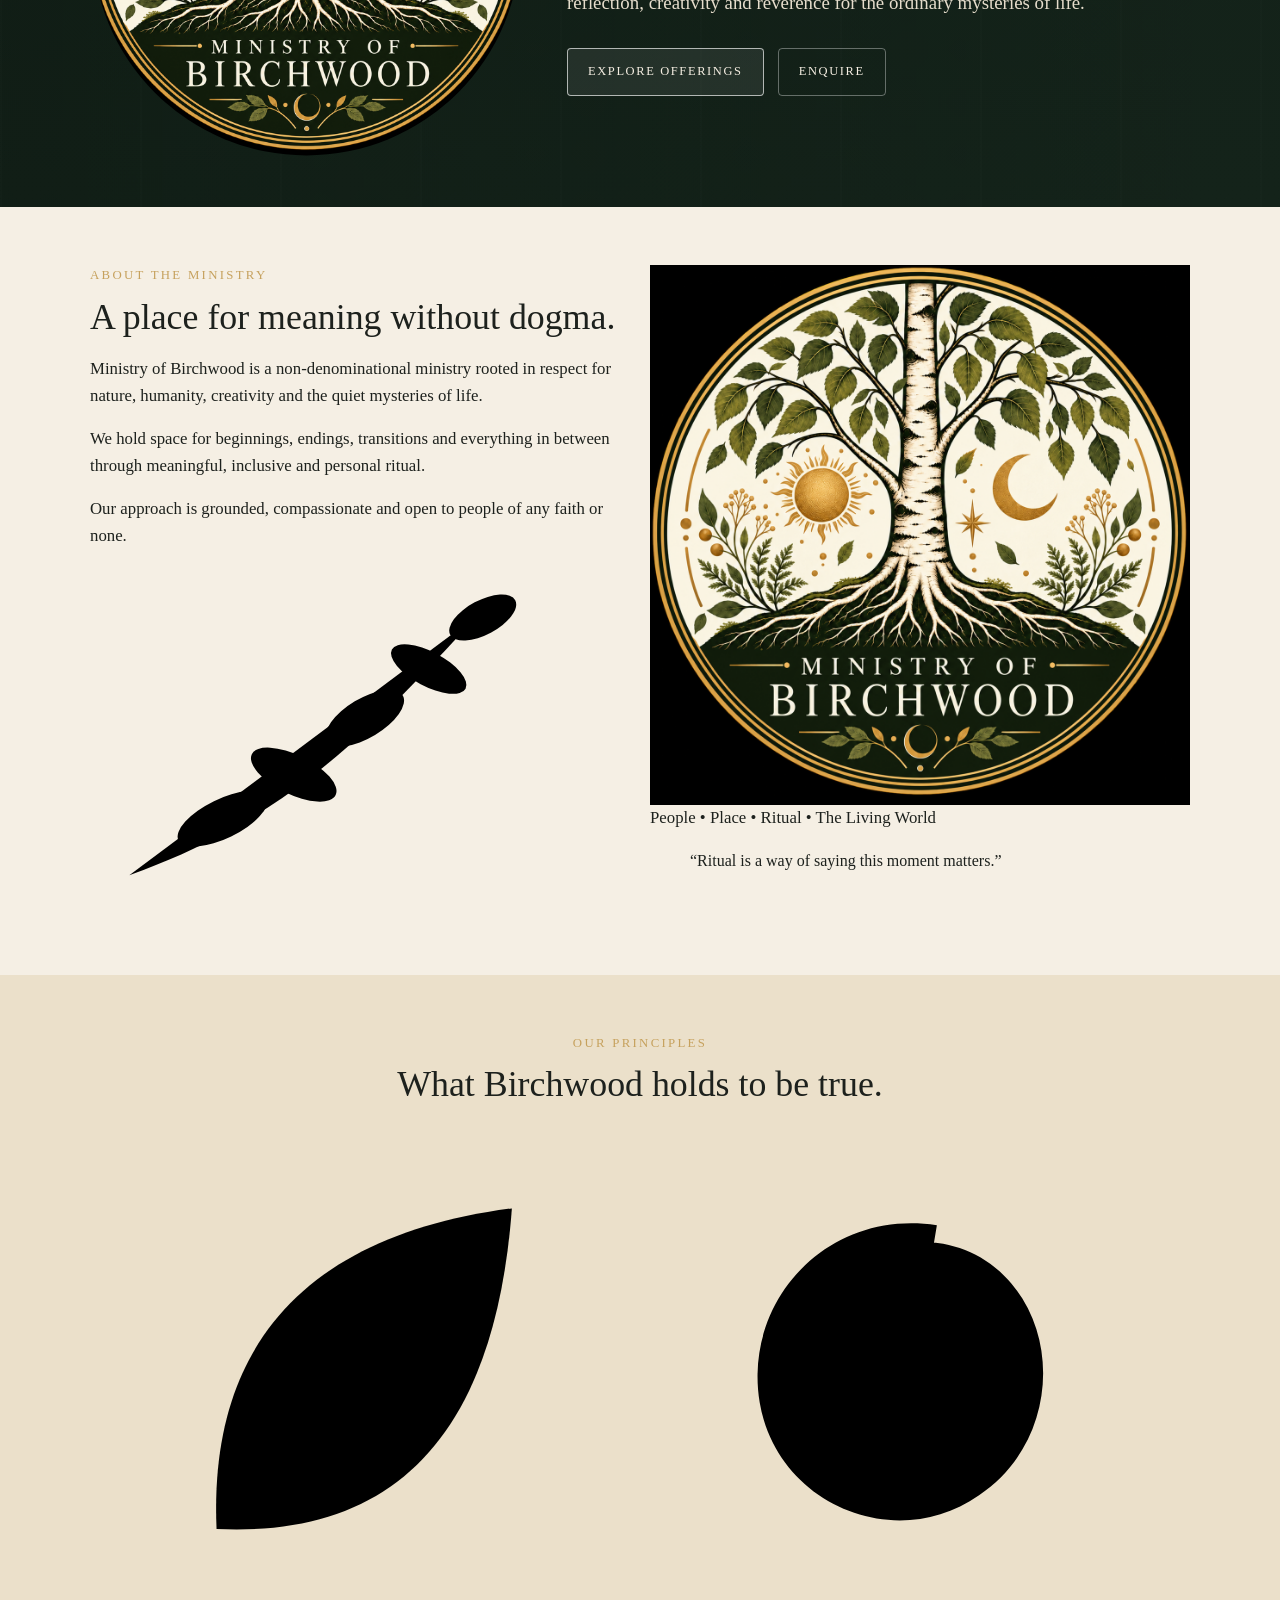
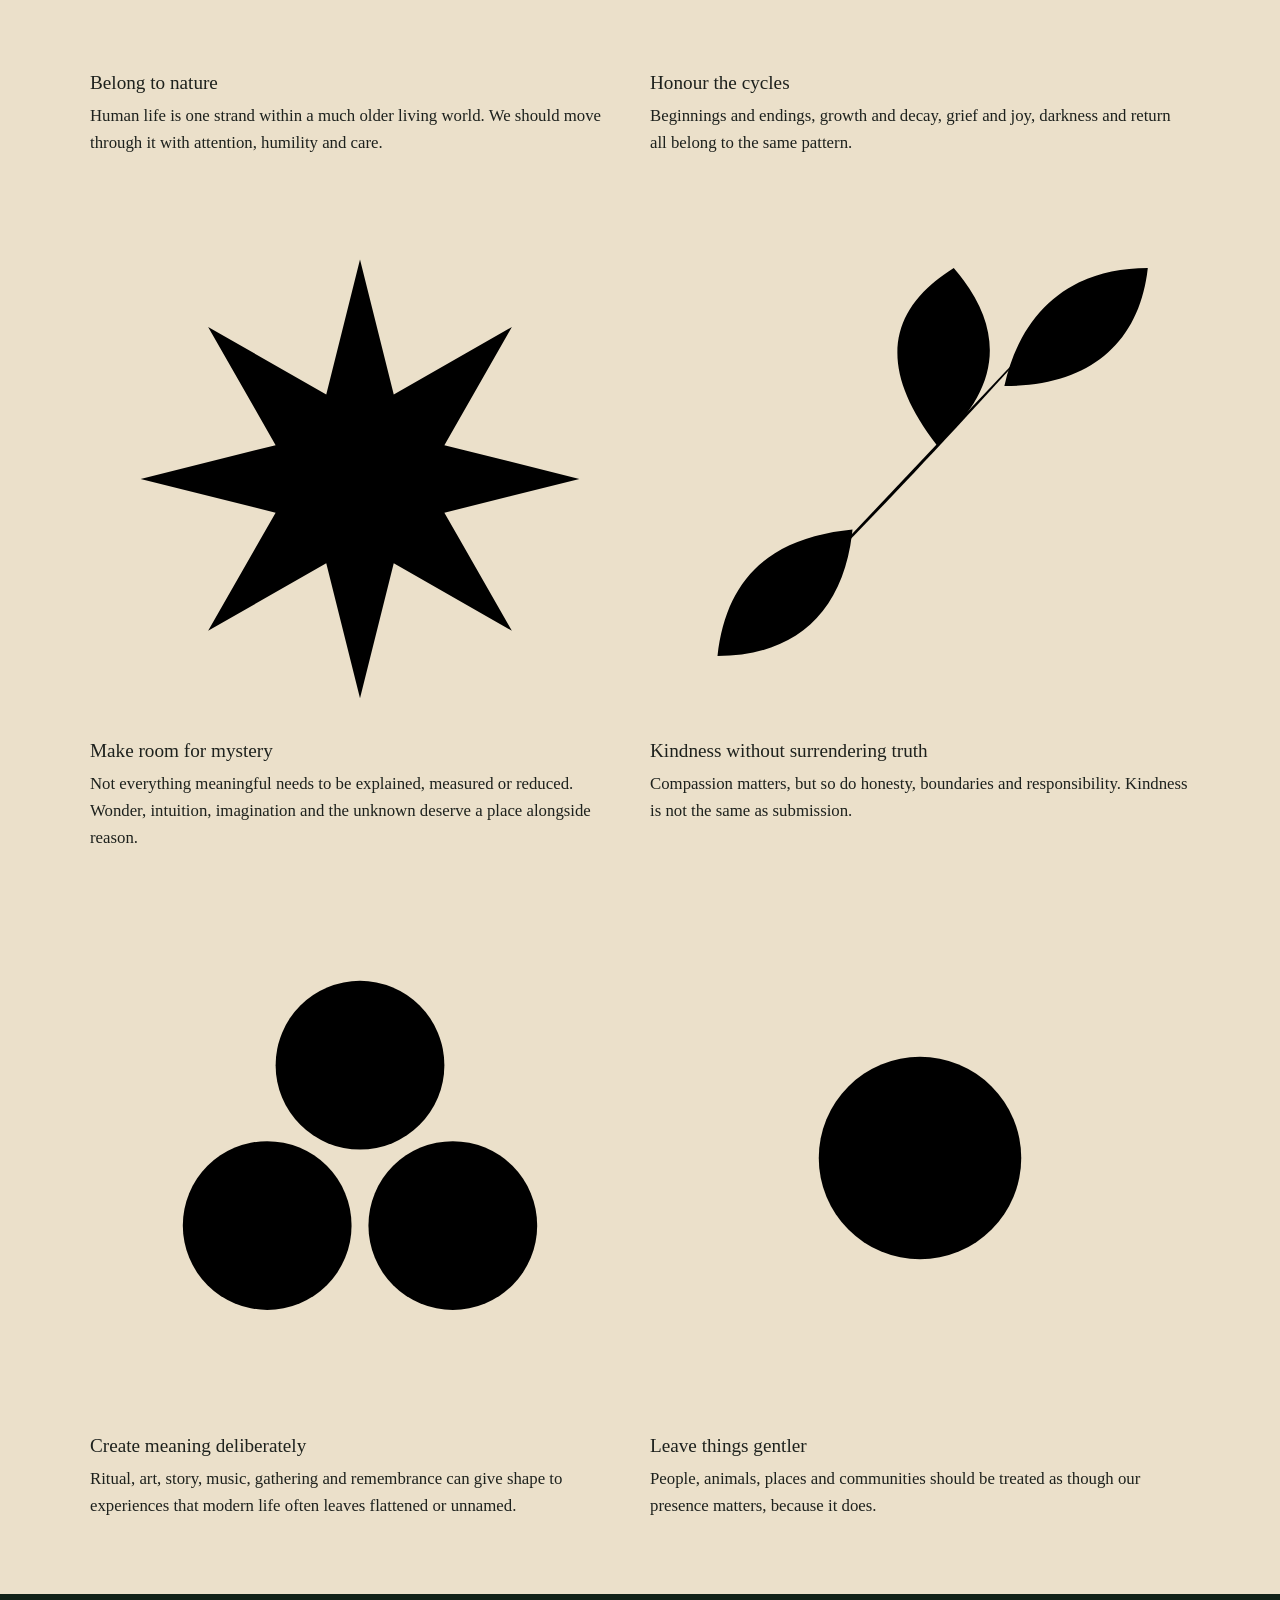
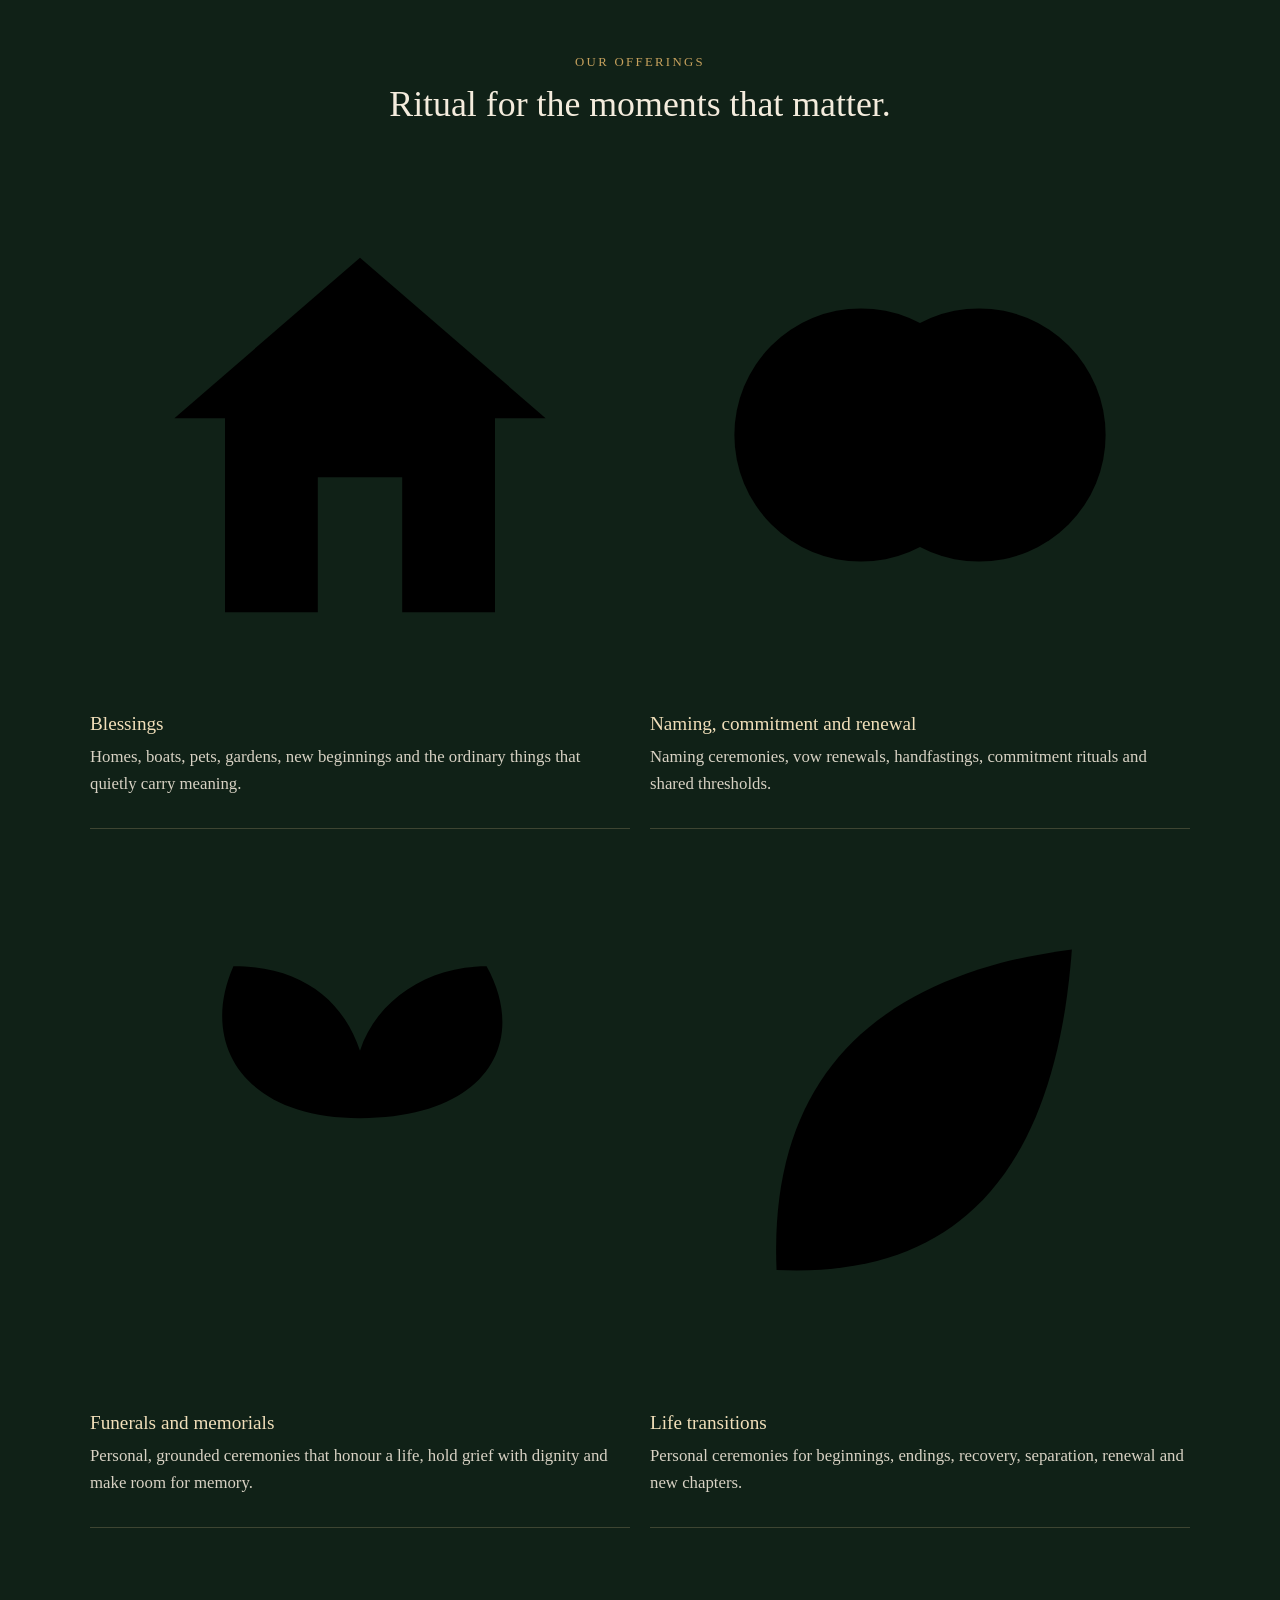
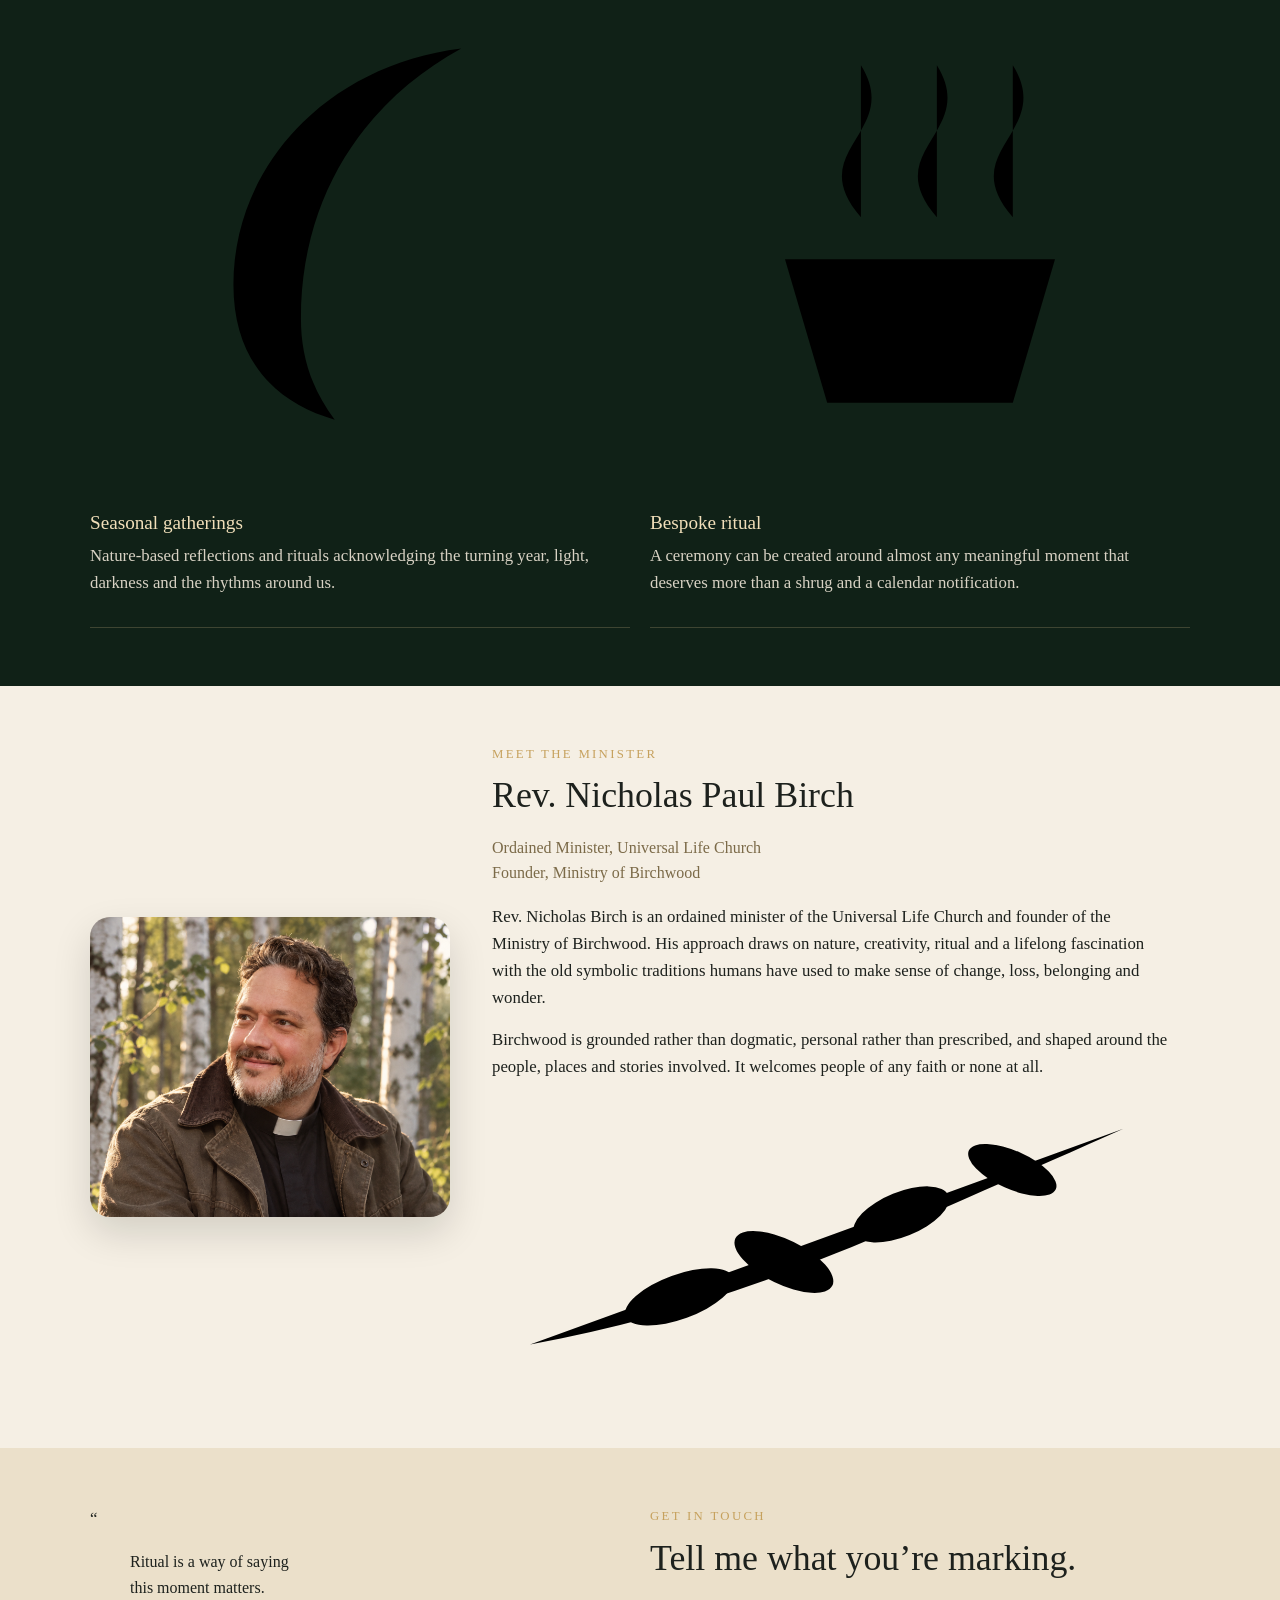
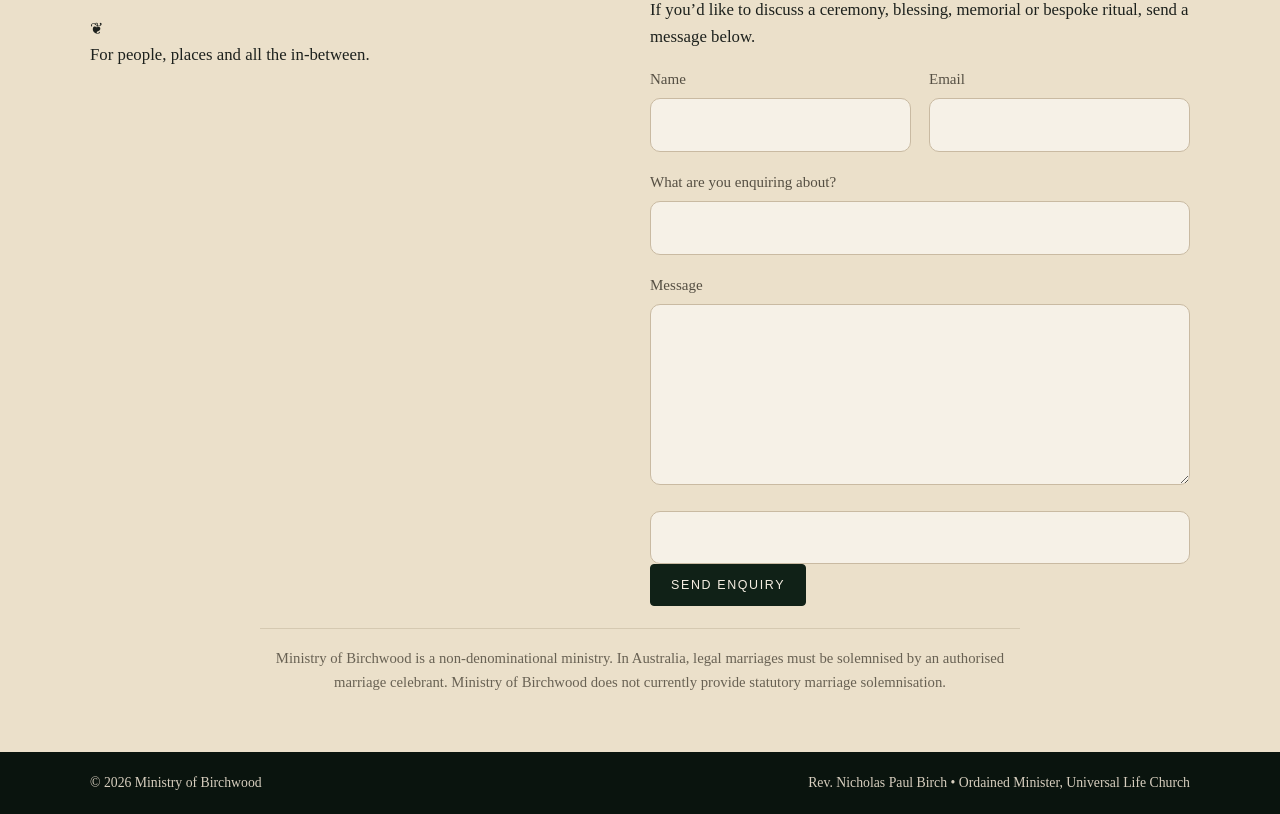
==== commit 8191796e: "Build richer Birchwood v3 layout with iconography and botanical detail" ====
--- a/index.html
+++ b/index.html
@@ -4,8 +4,9 @@
   <meta charset="utf-8">
   <meta name="viewport" content="width=device-width, initial-scale=1">
   <meta name="description" content="Ministry of Birchwood is a non-denominational ministry offering modern rituals for an ancient belonging.">
+  <meta name="theme-color" content="#102117">
   <title>Ministry of Birchwood</title>
-  <link rel="stylesheet" href="styles.css">
+  <link rel="stylesheet" href="styles.css?v=4">
 </head>
 <body>
   <header class="hero" id="home">
@@ -20,6 +21,17 @@
       </div>
     </nav>
 
+    <div class="birch-scene" aria-hidden="true">
+      <div class="birch-trunk trunk-one">
+        <svg class="carving" viewBox="0 0 100 220">
+          <circle cx="50" cy="36" r="17"></circle>
+          <path d="M50 70v112M50 88l-24 26M50 88l24 26M50 120l-20 22M50 120l20 22M50 154l-16 18M50 154l16 18"></path>
+          <path d="M42 182h16"></path>
+        </svg>
+      </div>
+      <div class="birch-trunk trunk-two"></div>
+    </div>
+
     <div class="hero-inner wrap">
       <div class="hero-seal">
         <img src="assets/birchwood-seal.png" alt="Ministry of Birchwood seal">
@@ -40,17 +52,28 @@
   <main>
     <section class="section cream" id="about">
       <div class="wrap two-up about-grid">
-        <article class="quiet-card">
+        <article class="paper-card about-card">
           <p class="section-kicker">About the ministry</p>
           <h2>A place for meaning without dogma.</h2>
           <p>Ministry of Birchwood is a non-denominational ministry rooted in respect for nature, humanity, creativity and the quiet mysteries of life.</p>
           <p>We hold space for beginnings, endings, transitions and everything in between through meaningful, inclusive and personal ritual.</p>
           <p>Our approach is grounded, compassionate and open to people of any faith or none.</p>
+
+          <svg class="botanical corner-branch" viewBox="0 0 220 140" aria-hidden="true">
+            <path d="M16 126C76 104 107 76 158 20"></path>
+            <ellipse cx="54" cy="103" rx="20" ry="8" transform="rotate(-26 54 103)"></ellipse>
+            <ellipse cx="83" cy="85" rx="19" ry="8" transform="rotate(26 83 85)"></ellipse>
+            <ellipse cx="112" cy="62" rx="18" ry="8" transform="rotate(-31 112 62)"></ellipse>
+            <ellipse cx="138" cy="42" rx="17" ry="7" transform="rotate(28 138 42)"></ellipse>
+            <ellipse cx="160" cy="21" rx="15" ry="7" transform="rotate(-28 160 21)"></ellipse>
+          </svg>
         </article>
 
-        <article class="quiet-card quote-card">
-          <p>“Ritual is a way of saying this moment matters.”</p>
-        </article>
+        <aside class="seal-feature">
+          <img src="assets/birchwood-seal.png" alt="" aria-hidden="true">
+          <p class="seal-strap">People • Place • Ritual • The Living World</p>
+          <blockquote>“Ritual is a way of saying this moment matters.”</blockquote>
+        </aside>
       </div>
     </section>
 
@@ -59,118 +82,124 @@
         <p class="section-kicker centred">Our principles</p>
         <h2 class="centred">What Birchwood holds to be true.</h2>
 
-        <div class="two-up item-grid">
-          <article>
-            <h3>Belong to nature</h3>
-            <p>We belong to the living world, not apart from it. Attention, humility and care matter.</p>
-          </article>
-          <article>
-            <h3>Honour the cycles</h3>
-            <p>Growth and decay, joy and grief, darkness and return all belong to the same pattern.</p>
-          </article>
-          <article>
-            <h3>Make room for mystery</h3>
-            <p>Not everything meaningful needs to be explained away. Wonder deserves its place.</p>
-          </article>
-          <article>
-            <h3>Kindness with truth</h3>
-            <p>Compassion matters, but so do honesty, boundaries and responsibility.</p>
-          </article>
-          <article>
-            <h3>Create meaning deliberately</h3>
-            <p>Story, ritual, art and remembrance give shape to what modern life often flattens.</p>
-          </article>
-          <article>
-            <h3>Leave things gentler</h3>
-            <p>People, places, creatures and communities should be better for our having been there.</p>
-          </article>
-        </div>
-      </div>
-    </section>
-
-    <section class="section forest" id="offerings">
+        <div class="two-up symbol-grid">
+          <article>
+            <svg class="line-icon" viewBox="0 0 64 64" aria-hidden="true"><path d="M50 10C27 13 14 25 15 48c21 1 33-11 35-38Z"></path><path d="M18 45c10-11 19-19 30-28M31 34l-1-13M38 28l10 1"></path></svg>
+            <div><h3>Belong to nature</h3><p>Human life is one strand within a much older living world. We should move through it with attention, humility and care.</p></div>
+          </article>
+
+          <article>
+            <svg class="line-icon" viewBox="0 0 64 64" aria-hidden="true"><path d="M34 12c-13-2-23 9-21 21 2 12 16 18 26 11 9-6 10-19 3-26-6-6-16-5-21 1-5 6-2 15 4 18 6 4 14 0 15-6 1-5-4-9-8-7"></path></svg>
+            <div><h3>Honour the cycles</h3><p>Beginnings and endings, growth and decay, grief and joy, darkness and return all belong to the same pattern.</p></div>
+          </article>
+
+          <article>
+            <svg class="line-icon" viewBox="0 0 64 64" aria-hidden="true"><path d="M32 8l4 16 14-8-8 14 16 4-16 4 8 14-14-8-4 16-4-16-14 8 8-14-16-4 16-4-8-14 14 8 4-16Z"></path></svg>
+            <div><h3>Make room for mystery</h3><p>Not everything meaningful needs to be explained, measured or reduced. Wonder, intuition, imagination and the unknown deserve a place alongside reason.</p></div>
+          </article>
+
+          <article>
+            <svg class="line-icon" viewBox="0 0 64 64" aria-hidden="true"><path d="M15 50c8-8 16-16 34-36"></path><path d="M24 40c-10 1-15 6-16 15 9 0 15-5 16-15ZM34 30c-7-9-6-16 2-21 6 7 6 14-2 21ZM42 23c10 0 16-5 17-14-9 0-15 5-17 14Z"></path></svg>
+            <div><h3>Kindness without surrendering truth</h3><p>Compassion matters, but so do honesty, boundaries and responsibility. Kindness is not the same as submission.</p></div>
+          </article>
+
+          <article>
+            <svg class="line-icon" viewBox="0 0 64 64" aria-hidden="true"><circle cx="32" cy="21" r="10"></circle><circle cx="21" cy="40" r="10"></circle><circle cx="43" cy="40" r="10"></circle></svg>
+            <div><h3>Create meaning deliberately</h3><p>Ritual, art, story, music, gathering and remembrance can give shape to experiences that modern life often leaves flattened or unnamed.</p></div>
+          </article>
+
+          <article>
+            <svg class="line-icon" viewBox="0 0 64 64" aria-hidden="true"><circle cx="32" cy="32" r="12"></circle><path d="M32 5v10M32 49v10M5 32h10M49 32h10M13 13l7 7M44 44l7 7M51 13l-7 7M20 44l-7 7"></path></svg>
+            <div><h3>Leave things gentler</h3><p>People, animals, places and communities should be treated as though our presence matters, because it does.</p></div>
+          </article>
+        </div>
+      </div>
+    </section>
+
+    <section class="section forest offerings-section" id="offerings">
       <div class="wrap">
-        <p class="section-kicker light centred">Offerings</p>
+        <p class="section-kicker light centred">Our offerings</p>
         <h2 class="centred light">Ritual for the moments that matter.</h2>
 
         <div class="two-up offering-grid">
           <article>
-            <h3>Blessings</h3>
-            <p>Homes, pets, gardens, boats, new beginnings and the ordinary things that quietly carry meaning.</p>
-          </article>
-          <article>
-            <h3>Naming and welcoming</h3>
-            <p>Warm, personal ceremonies for children, families, names and new chapters.</p>
-          </article>
-          <article>
-            <h3>Vow renewals and commitment</h3>
-            <p>Non-legal ceremonies marking love, devotion, recommitment and shared thresholds.</p>
-          </article>
-          <article>
-            <h3>Funerals and memorials</h3>
-            <p>Thoughtful services that honour grief, memory and the particular life being remembered.</p>
-          </article>
-          <article>
-            <h3>Life transitions</h3>
-            <p>Rituals for separation, recovery, moving, endings, beginnings and other changes that deserve recognition.</p>
-          </article>
-          <article>
-            <h3>Seasonal and bespoke gatherings</h3>
-            <p>Custom ceremonies and reflections shaped around people, place, story and the turning year.</p>
+            <svg class="offering-icon" viewBox="0 0 64 64" aria-hidden="true"><path d="M10 30 32 11l22 19"></path><path d="M16 27v26h32V27M27 53V37h10v16"></path></svg>
+            <div><h3>Blessings</h3><p>Homes, boats, pets, gardens, new beginnings and the ordinary things that quietly carry meaning.</p></div>
+          </article>
+          <article>
+            <svg class="offering-icon" viewBox="0 0 64 64" aria-hidden="true"><circle cx="25" cy="32" r="15"></circle><circle cx="39" cy="32" r="15"></circle></svg>
+            <div><h3>Naming, commitment and renewal</h3><p>Naming ceremonies, vow renewals, handfastings, commitment rituals and shared thresholds.</p></div>
+          </article>
+          <article>
+            <svg class="offering-icon" viewBox="0 0 64 64" aria-hidden="true"><path d="M32 53V29"></path><path d="M32 30C18 30 13 21 17 12c8 0 13 4 15 10 2-6 8-10 15-10 5 9 0 18-15 18Z"></path><path d="M22 53h20"></path></svg>
+            <div><h3>Funerals and memorials</h3><p>Personal, grounded ceremonies that honour a life, hold grief with dignity and make room for memory.</p></div>
+          </article>
+          <article>
+            <svg class="offering-icon" viewBox="0 0 64 64" aria-hidden="true"><path d="M50 10C27 13 14 25 15 48c21 1 33-11 35-38Z"></path><path d="M18 45c10-11 19-19 30-28"></path></svg>
+            <div><h3>Life transitions</h3><p>Personal ceremonies for beginnings, endings, recovery, separation, renewal and new chapters.</p></div>
+          </article>
+          <article>
+            <svg class="offering-icon" viewBox="0 0 64 64" aria-hidden="true"><path d="M44 10c-16 2-27 14-27 28 0 9 5 14 12 16-3-4-4-8-4-12 0-15 8-26 19-32Z"></path></svg>
+            <div><h3>Seasonal gatherings</h3><p>Nature-based reflections and rituals acknowledging the turning year, light, darkness and the rhythms around us.</p></div>
+          </article>
+          <article>
+            <svg class="offering-icon" viewBox="0 0 64 64" aria-hidden="true"><path d="M16 35h32l-5 17H21l-5-17Z"></path><path d="M25 30c-7-8 5-10 0-18M34 30c-7-8 5-10 0-18M43 30c-7-8 5-10 0-18"></path></svg>
+            <div><h3>Bespoke ritual</h3><p>A ceremony can be created around almost any meaningful moment that deserves more than a shrug and a calendar notification.</p></div>
           </article>
         </div>
       </div>
     </section>
 
     <section class="section cream" id="minister">
-      <div class="wrap minister-grid">
+      <div class="wrap two-up minister-grid">
         <div class="portrait-frame">
           <img src="assets/reverend-birch.png" alt="Portrait of Rev. Nicholas Paul Birch in a birch grove">
         </div>
-
         <div class="minister-copy">
           <p class="section-kicker">Meet the minister</p>
           <h2>Rev. Nicholas Paul Birch</h2>
           <p class="minister-subhead">Ordained Minister, Universal Life Church<br>Founder, Ministry of Birchwood</p>
           <p>Rev. Nicholas Birch is an ordained minister of the Universal Life Church and founder of the Ministry of Birchwood. His approach draws on nature, creativity, ritual and a lifelong fascination with the old symbolic traditions humans have used to make sense of change, loss, belonging and wonder.</p>
           <p>Birchwood is grounded rather than dogmatic, personal rather than prescribed, and shaped around the people, places and stories involved. It welcomes people of any faith or none at all.</p>
+          <svg class="botanical minister-branch" viewBox="0 0 220 90" aria-hidden="true">
+            <path d="M12 78C73 67 118 46 199 10"></path>
+            <ellipse cx="59" cy="63" rx="18" ry="7" transform="rotate(-20 59 63)"></ellipse>
+            <ellipse cx="92" cy="52" rx="17" ry="7" transform="rotate(26 92 52)"></ellipse>
+            <ellipse cx="129" cy="37" rx="16" ry="7" transform="rotate(-22 129 37)"></ellipse>
+            <ellipse cx="164" cy="23" rx="15" ry="6" transform="rotate(24 164 23)"></ellipse>
+          </svg>
         </div>
       </div>
     </section>
 
     <section class="section parchment" id="contact">
-      <div class="wrap contact-wrap">
-        <p class="section-kicker centred">Contact</p>
-        <h2 class="centred">Get in touch</h2>
-        <p class="contact-intro centred">If you’d like to discuss a ceremony, blessing, memorial or bespoke ritual, send a message below.</p>
-
-        <form action="https://formspree.io/f/mdekvaqr" method="POST" class="contact-form">
-          <div class="form-row">
-            <label>
-              <span>Name</span>
-              <input type="text" name="name" required>
-            </label>
-            <label>
-              <span>Email</span>
-              <input type="email" name="email" required>
-            </label>
-          </div>
-
-          <label>
-            <span>What are you enquiring about?</span>
-            <input type="text" name="subject">
-          </label>
-
-          <label>
-            <span>Message</span>
-            <textarea name="message" rows="7" required></textarea>
-          </label>
-
-          <button type="submit" class="button dark-button">Send enquiry</button>
-        </form>
-
-        <p class="fine-print centred">Ministry of Birchwood is a non-denominational ministry. In Australia, legal marriages must be solemnised by an authorised marriage celebrant. Ministry of Birchwood does not currently provide statutory marriage solemnisation.</p>
-      </div>
+      <div class="wrap two-up contact-grid">
+        <aside class="quote-panel">
+          <p class="quote-mark">“</p>
+          <blockquote>Ritual is a way of saying<br>this moment matters.</blockquote>
+          <div class="leaf-divider">❦</div>
+          <p class="quiet-line">For people, places and all the in-between.</p>
+        </aside>
+
+        <div class="contact-panel">
+          <p class="section-kicker">Get in touch</p>
+          <h2>Tell me what you’re marking.</h2>
+          <p>If you’d like to discuss a ceremony, blessing, memorial or bespoke ritual, send a message below.</p>
+
+          <form action="https://formspree.io/f/mdekvaqr" method="POST" class="contact-form">
+            <div class="form-row">
+              <label><span>Name</span><input type="text" name="name" required></label>
+              <label><span>Email</span><input type="email" name="email" required></label>
+            </div>
+            <label><span>What are you enquiring about?</span><input type="text" name="subject"></label>
+            <label><span>Message</span><textarea name="message" rows="6" required></textarea></label>
+            <input type="text" name="_gotcha" class="honeypot" tabindex="-1" autocomplete="off">
+            <button type="submit" class="button dark-button">Send enquiry</button>
+          </form>
+        </div>
+      </div>
+
+      <p class="fine-print wrap centred">Ministry of Birchwood is a non-denominational ministry. In Australia, legal marriages must be solemnised by an authorised marriage celebrant. Ministry of Birchwood does not currently provide statutory marriage solemnisation.</p>
     </section>
   </main>
 
@@ -181,8 +210,6 @@
     </div>
   </footer>
 
-  <script>
-    document.getElementById('year').textContent = new Date().getFullYear();
-  </script>
+  <script>document.getElementById('year').textContent = new Date().getFullYear();</script>
 </body>
 </html>
--- a/styles.css
+++ b/styles.css
@@ -111,7 +111,7 @@
   aspect-ratio:1 / 1;
   object-fit:cover;
   border-radius:50%;
-  clip-path:circle(46.2% at 50% 50%);
+  clip-path:circle(49.5% at 50% 50%);
   filter:drop-shadow(0 18px 32px rgba(0,0,0,.22));
 }
 .button-row{display:flex;gap:14px;flex-wrap:wrap;margin-top:30px}
@@ -277,24 +277,4 @@
   }
   .minister-grid{
     grid-template-columns:300px minmax(0,1fr);
-    gap:28px;
-  }
-}
-
-@media (max-width:720px){
-  .section{padding:48px 0}
-  .nav-links{display:none}
-  .hero-inner,
-  .two-up,
-  .minister-grid,
-  .form-row{
-    grid-template-columns:1fr;
-  }
-  .hero-inner{text-align:left}
-  .hero-seal{order:-1}
-  .hero-seal img{width:300px}
-  .portrait-frame{max-width:320px}
-  .minister-copy{text-align:left}
-  .button-row{flex-direction:column}
-  .button{text-align:center}
-}+    gap:28px;
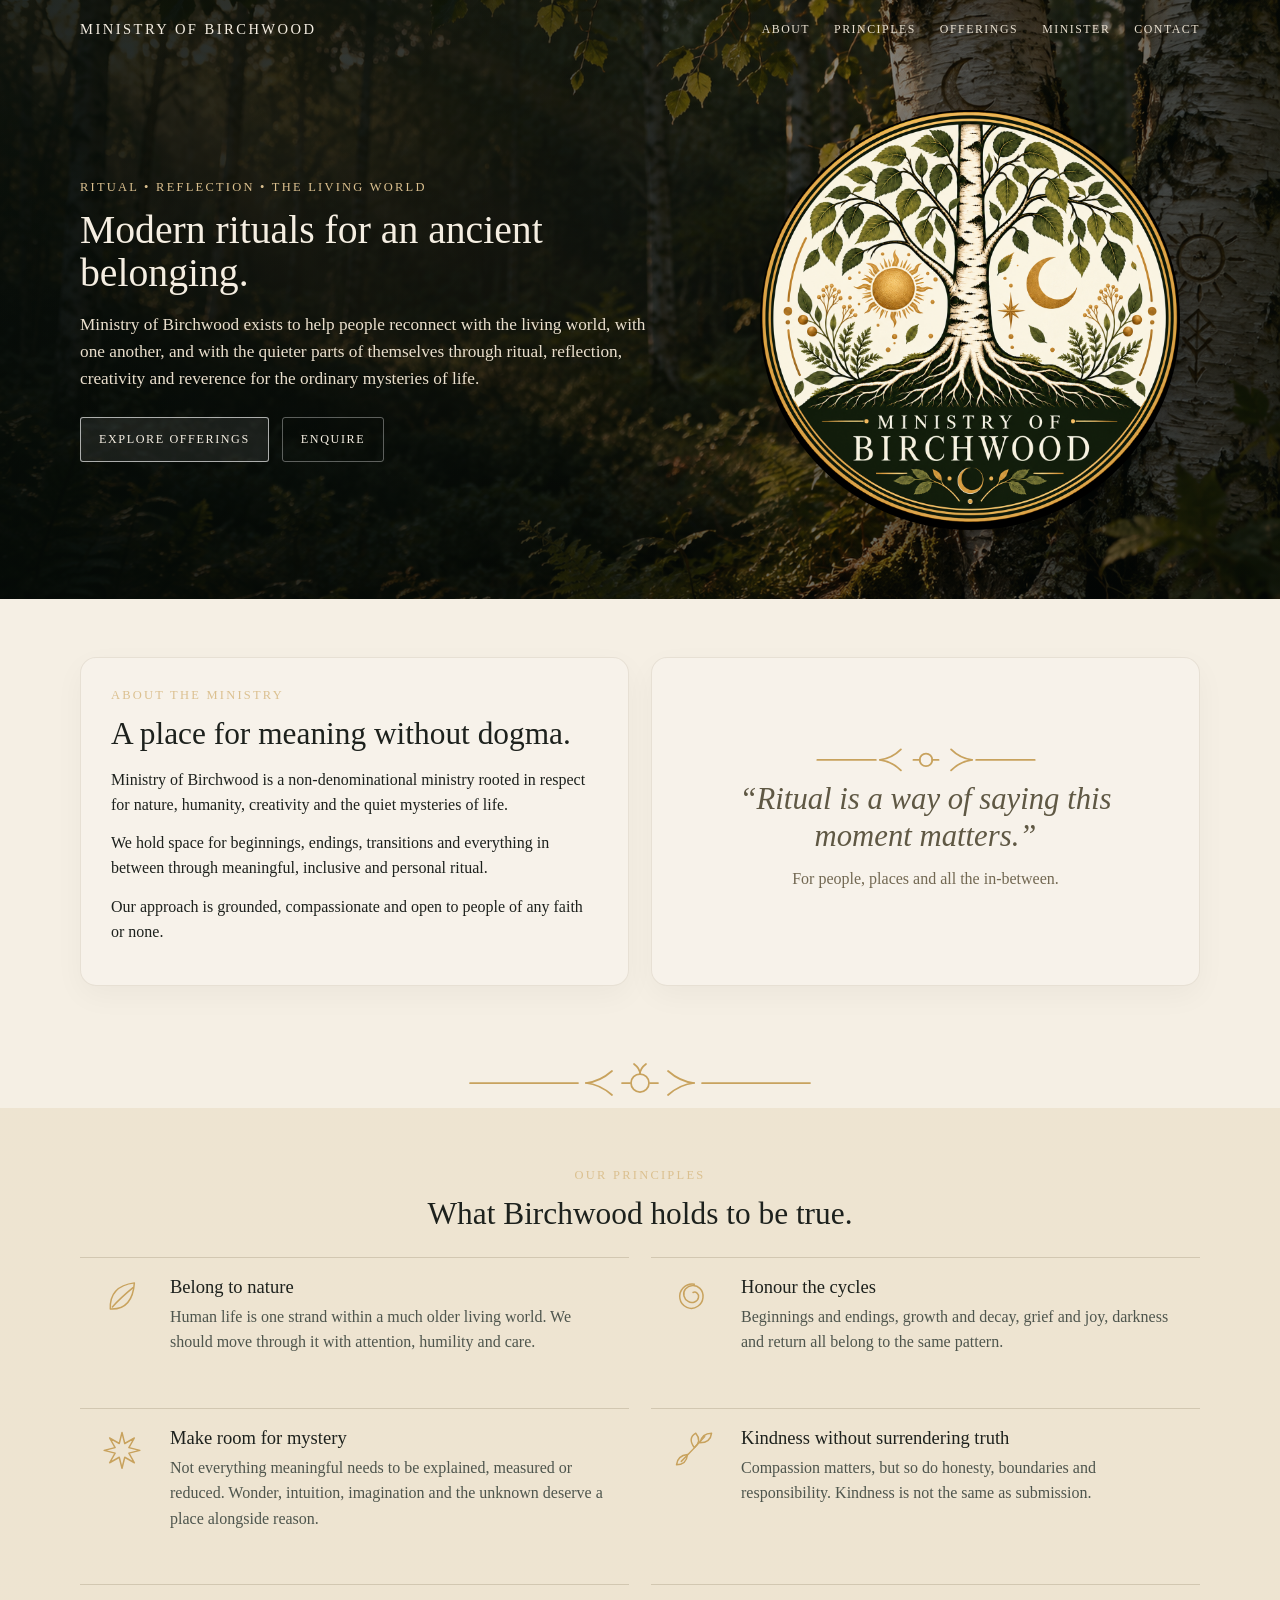
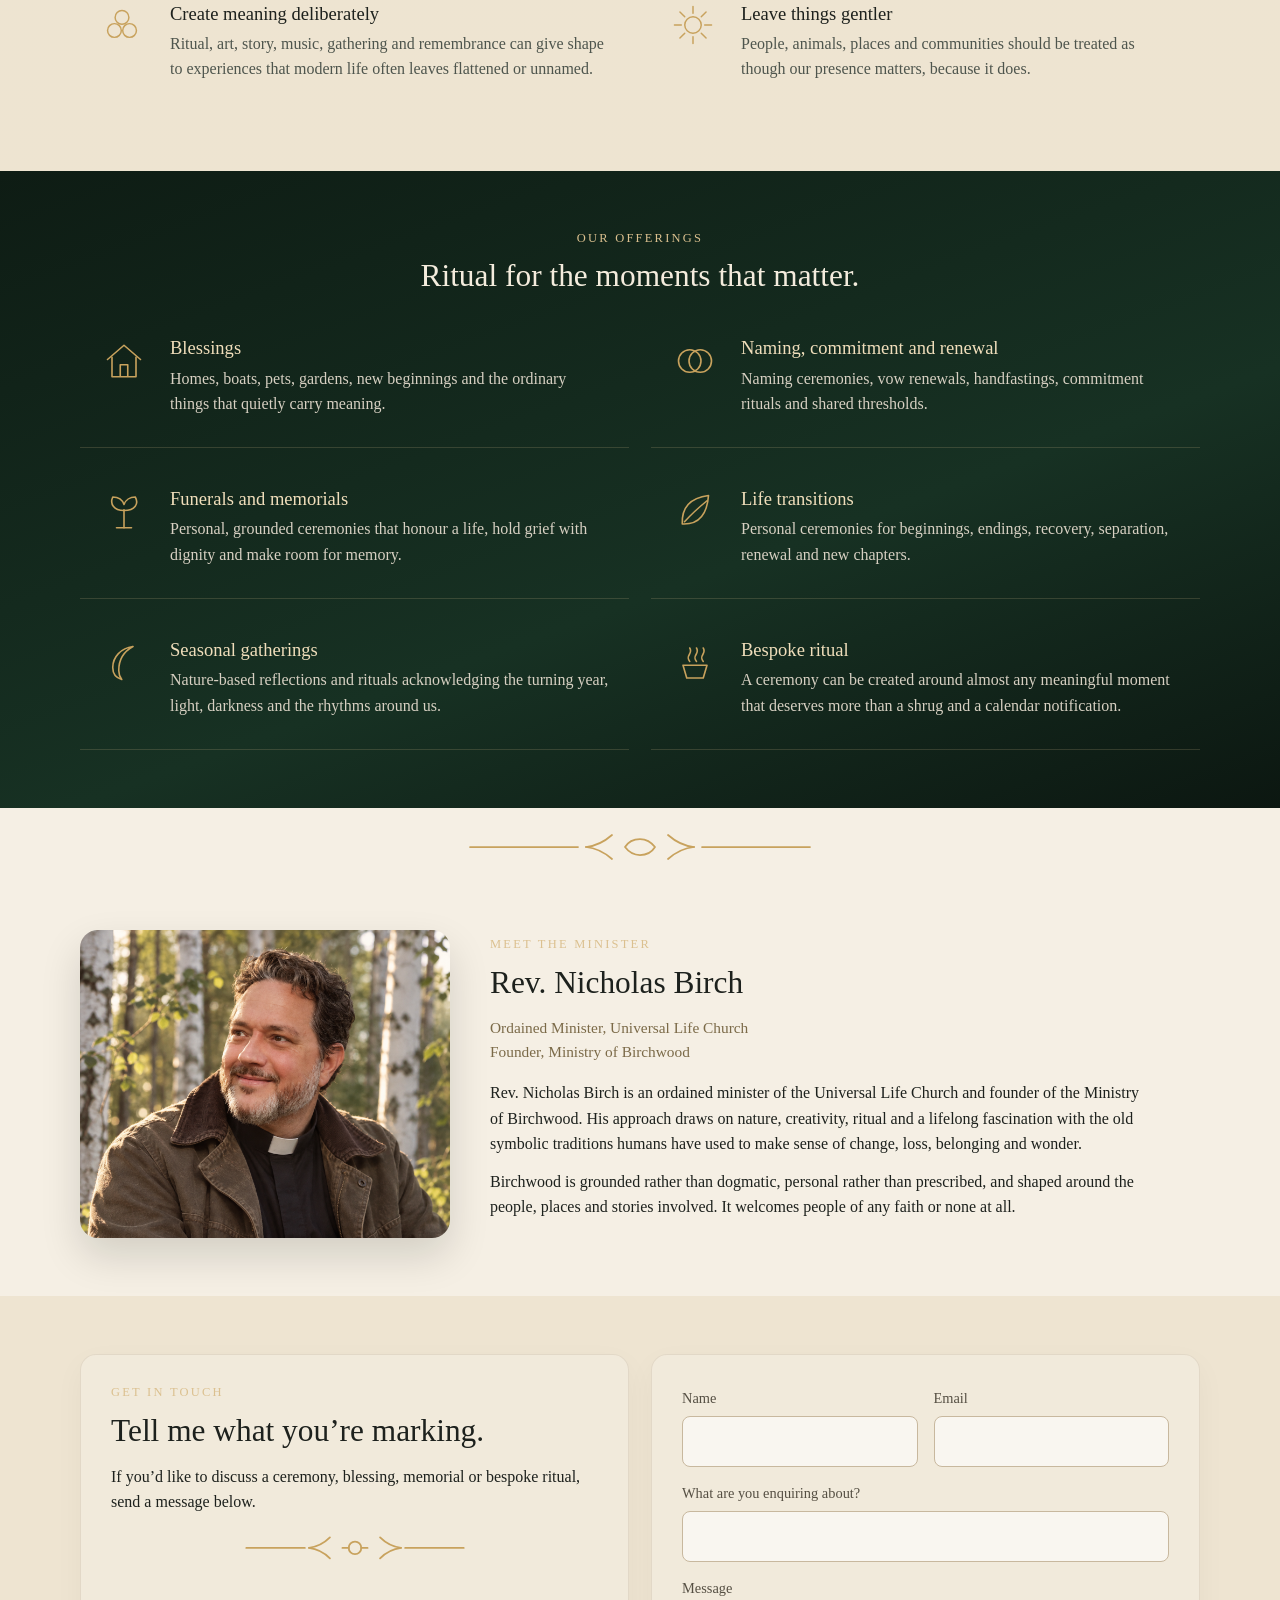
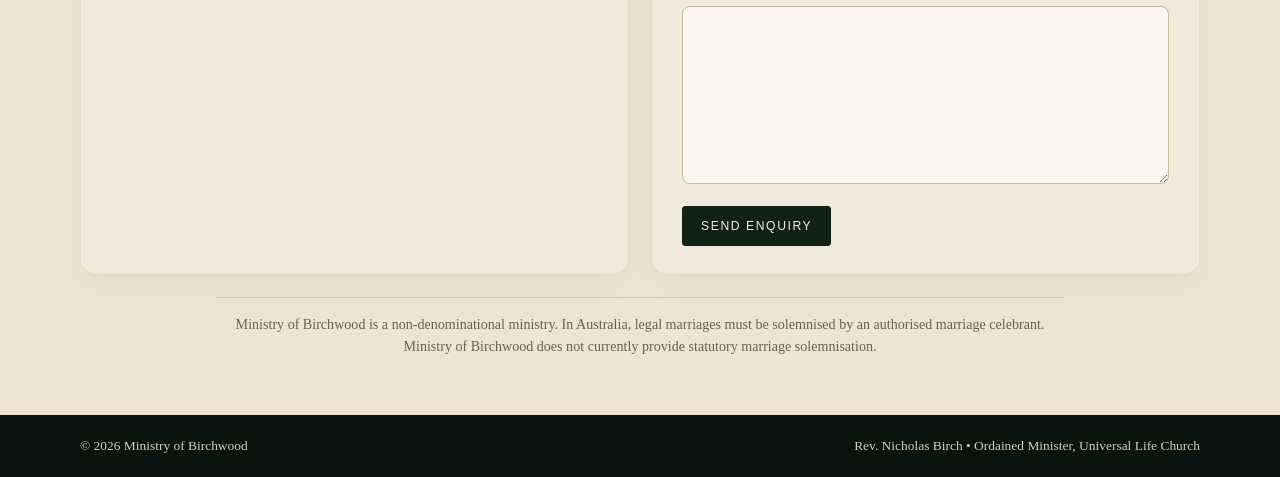
==== commit 4c4b1824: "Add files via upload" ====
--- a/index.html
+++ b/index.html
@@ -6,7 +6,7 @@
   <meta name="description" content="Ministry of Birchwood is a non-denominational ministry offering modern rituals for an ancient belonging.">
   <meta name="theme-color" content="#102117">
   <title>Ministry of Birchwood</title>
-  <link rel="stylesheet" href="styles.css?v=4">
+  <link rel="stylesheet" href="styles.css?v=5">
 </head>
 <body>
   <header class="hero" id="home">
@@ -21,22 +21,7 @@
       </div>
     </nav>
 
-    <div class="birch-scene" aria-hidden="true">
-      <div class="birch-trunk trunk-one">
-        <svg class="carving" viewBox="0 0 100 220">
-          <circle cx="50" cy="36" r="17"></circle>
-          <path d="M50 70v112M50 88l-24 26M50 88l24 26M50 120l-20 22M50 120l20 22M50 154l-16 18M50 154l16 18"></path>
-          <path d="M42 182h16"></path>
-        </svg>
-      </div>
-      <div class="birch-trunk trunk-two"></div>
-    </div>
-
     <div class="hero-inner wrap">
-      <div class="hero-seal">
-        <img src="assets/birchwood-seal.png" alt="Ministry of Birchwood seal">
-      </div>
-
       <div class="hero-copy">
         <p class="eyebrow">Ritual • reflection • the living world</p>
         <h1>Modern rituals for an ancient belonging.</h1>
@@ -46,36 +31,39 @@
           <a href="#contact" class="button outline-button">Enquire</a>
         </div>
       </div>
+
+      <div class="hero-seal-wrap">
+        <img src="assets/birchwood-seal.png" alt="Ministry of Birchwood seal" class="hero-seal">
+      </div>
     </div>
   </header>
 
   <main>
     <section class="section cream" id="about">
       <div class="wrap two-up about-grid">
-        <article class="paper-card about-card">
+        <article class="paper-card">
           <p class="section-kicker">About the ministry</p>
           <h2>A place for meaning without dogma.</h2>
           <p>Ministry of Birchwood is a non-denominational ministry rooted in respect for nature, humanity, creativity and the quiet mysteries of life.</p>
           <p>We hold space for beginnings, endings, transitions and everything in between through meaningful, inclusive and personal ritual.</p>
           <p>Our approach is grounded, compassionate and open to people of any faith or none.</p>
-
-          <svg class="botanical corner-branch" viewBox="0 0 220 140" aria-hidden="true">
-            <path d="M16 126C76 104 107 76 158 20"></path>
-            <ellipse cx="54" cy="103" rx="20" ry="8" transform="rotate(-26 54 103)"></ellipse>
-            <ellipse cx="83" cy="85" rx="19" ry="8" transform="rotate(26 83 85)"></ellipse>
-            <ellipse cx="112" cy="62" rx="18" ry="8" transform="rotate(-31 112 62)"></ellipse>
-            <ellipse cx="138" cy="42" rx="17" ry="7" transform="rotate(28 138 42)"></ellipse>
-            <ellipse cx="160" cy="21" rx="15" ry="7" transform="rotate(-28 160 21)"></ellipse>
-          </svg>
         </article>
 
-        <aside class="seal-feature">
-          <img src="assets/birchwood-seal.png" alt="" aria-hidden="true">
-          <p class="seal-strap">People • Place • Ritual • The Living World</p>
+        <aside class="quote-card paper-card">
+          <div class="ornament small-top">
+            <svg viewBox="0 0 220 40" aria-hidden="true"><path d="M6 20h56"></path><path d="M214 20h-56"></path><path d="M66 20c8-1 14-4 20-10"></path><path d="M66 20c8 1 14 4 20 10"></path><path d="M154 20c-8-1-14-4-20-10"></path><path d="M154 20c-8 1-14 4-20 10"></path><circle cx="110" cy="20" r="6"></circle><path d="M98 20h6M116 20h6"></path></svg>
+          </div>
           <blockquote>“Ritual is a way of saying this moment matters.”</blockquote>
+          <p class="quote-sub">For people, places and all the in-between.</p>
         </aside>
       </div>
     </section>
+
+    <div class="section-anchor wrap" aria-hidden="true">
+      <div class="ornament divider">
+        <svg viewBox="0 0 360 42"><path d="M10 21h108"></path><path d="M350 21H242"></path><path d="M126 21c11-1 18-5 26-12"></path><path d="M126 21c11 1 18 5 26 12"></path><path d="M234 21c-11-1-18-5-26-12"></path><path d="M234 21c-11 1-18 5-26 12"></path><circle cx="180" cy="21" r="9"></circle><path d="M170 21h-8M190 21h8"></path><path d="M180 12c0-4 2-7 6-10"></path><path d="M180 12c0-4-2-7-6-10"></path></svg>
+      </div>
+    </div>
 
     <section class="section parchment" id="principles">
       <div class="wrap">
@@ -84,30 +72,25 @@
 
         <div class="two-up symbol-grid">
           <article>
-            <svg class="line-icon" viewBox="0 0 64 64" aria-hidden="true"><path d="M50 10C27 13 14 25 15 48c21 1 33-11 35-38Z"></path><path d="M18 45c10-11 19-19 30-28M31 34l-1-13M38 28l10 1"></path></svg>
+            <svg class="line-icon" viewBox="0 0 64 64" aria-hidden="true"><path d="M50 10C27 13 14 25 15 48c21 1 33-11 35-38Z"></path><path d="M18 45c10-11 19-19 30-28"></path></svg>
             <div><h3>Belong to nature</h3><p>Human life is one strand within a much older living world. We should move through it with attention, humility and care.</p></div>
           </article>
-
           <article>
             <svg class="line-icon" viewBox="0 0 64 64" aria-hidden="true"><path d="M34 12c-13-2-23 9-21 21 2 12 16 18 26 11 9-6 10-19 3-26-6-6-16-5-21 1-5 6-2 15 4 18 6 4 14 0 15-6 1-5-4-9-8-7"></path></svg>
             <div><h3>Honour the cycles</h3><p>Beginnings and endings, growth and decay, grief and joy, darkness and return all belong to the same pattern.</p></div>
           </article>
-
           <article>
             <svg class="line-icon" viewBox="0 0 64 64" aria-hidden="true"><path d="M32 8l4 16 14-8-8 14 16 4-16 4 8 14-14-8-4 16-4-16-14 8 8-14-16-4 16-4-8-14 14 8 4-16Z"></path></svg>
             <div><h3>Make room for mystery</h3><p>Not everything meaningful needs to be explained, measured or reduced. Wonder, intuition, imagination and the unknown deserve a place alongside reason.</p></div>
           </article>
-
           <article>
             <svg class="line-icon" viewBox="0 0 64 64" aria-hidden="true"><path d="M15 50c8-8 16-16 34-36"></path><path d="M24 40c-10 1-15 6-16 15 9 0 15-5 16-15ZM34 30c-7-9-6-16 2-21 6 7 6 14-2 21ZM42 23c10 0 16-5 17-14-9 0-15 5-17 14Z"></path></svg>
             <div><h3>Kindness without surrendering truth</h3><p>Compassion matters, but so do honesty, boundaries and responsibility. Kindness is not the same as submission.</p></div>
           </article>
-
           <article>
             <svg class="line-icon" viewBox="0 0 64 64" aria-hidden="true"><circle cx="32" cy="21" r="10"></circle><circle cx="21" cy="40" r="10"></circle><circle cx="43" cy="40" r="10"></circle></svg>
             <div><h3>Create meaning deliberately</h3><p>Ritual, art, story, music, gathering and remembrance can give shape to experiences that modern life often leaves flattened or unnamed.</p></div>
           </article>
-
           <article>
             <svg class="line-icon" viewBox="0 0 64 64" aria-hidden="true"><circle cx="32" cy="32" r="12"></circle><path d="M32 5v10M32 49v10M5 32h10M49 32h10M13 13l7 7M44 44l7 7M51 13l-7 7M20 44l-7 7"></path></svg>
             <div><h3>Leave things gentler</h3><p>People, animals, places and communities should be treated as though our presence matters, because it does.</p></div>
@@ -116,7 +99,7 @@
       </div>
     </section>
 
-    <section class="section forest offerings-section" id="offerings">
+    <section class="section forest" id="offerings">
       <div class="wrap">
         <p class="section-kicker light centred">Our offerings</p>
         <h2 class="centred light">Ritual for the moments that matter.</h2>
@@ -150,42 +133,39 @@
       </div>
     </section>
 
+    <div class="section-anchor wrap" aria-hidden="true">
+      <div class="ornament divider">
+        <svg viewBox="0 0 360 42"><path d="M10 21h108"></path><path d="M350 21H242"></path><path d="M126 21c11-1 18-5 26-12"></path><path d="M126 21c11 1 18 5 26 12"></path><path d="M234 21c-11-1-18-5-26-12"></path><path d="M234 21c-11 1-18 5-26 12"></path><path d="M180 13c7 0 12 4 15 8-3 5-8 8-15 8-7 0-12-4-15-8 3-5 8-8 15-8Z"></path></svg>
+      </div>
+    </div>
+
     <section class="section cream" id="minister">
-      <div class="wrap two-up minister-grid">
+      <div class="wrap minister-grid">
         <div class="portrait-frame">
-          <img src="assets/reverend-birch.png" alt="Portrait of Rev. Nicholas Paul Birch in a birch grove">
+          <img src="assets/reverend-birch.png" alt="Portrait of Rev. Nicholas Birch in a birch grove">
         </div>
         <div class="minister-copy">
           <p class="section-kicker">Meet the minister</p>
-          <h2>Rev. Nicholas Paul Birch</h2>
+          <h2>Rev. Nicholas Birch</h2>
           <p class="minister-subhead">Ordained Minister, Universal Life Church<br>Founder, Ministry of Birchwood</p>
           <p>Rev. Nicholas Birch is an ordained minister of the Universal Life Church and founder of the Ministry of Birchwood. His approach draws on nature, creativity, ritual and a lifelong fascination with the old symbolic traditions humans have used to make sense of change, loss, belonging and wonder.</p>
           <p>Birchwood is grounded rather than dogmatic, personal rather than prescribed, and shaped around the people, places and stories involved. It welcomes people of any faith or none at all.</p>
-          <svg class="botanical minister-branch" viewBox="0 0 220 90" aria-hidden="true">
-            <path d="M12 78C73 67 118 46 199 10"></path>
-            <ellipse cx="59" cy="63" rx="18" ry="7" transform="rotate(-20 59 63)"></ellipse>
-            <ellipse cx="92" cy="52" rx="17" ry="7" transform="rotate(26 92 52)"></ellipse>
-            <ellipse cx="129" cy="37" rx="16" ry="7" transform="rotate(-22 129 37)"></ellipse>
-            <ellipse cx="164" cy="23" rx="15" ry="6" transform="rotate(24 164 23)"></ellipse>
-          </svg>
         </div>
       </div>
     </section>
 
     <section class="section parchment" id="contact">
       <div class="wrap two-up contact-grid">
-        <aside class="quote-panel">
-          <p class="quote-mark">“</p>
-          <blockquote>Ritual is a way of saying<br>this moment matters.</blockquote>
-          <div class="leaf-divider">❦</div>
-          <p class="quiet-line">For people, places and all the in-between.</p>
-        </aside>
-
-        <div class="contact-panel">
+        <aside class="contact-side paper-card">
           <p class="section-kicker">Get in touch</p>
           <h2>Tell me what you’re marking.</h2>
           <p>If you’d like to discuss a ceremony, blessing, memorial or bespoke ritual, send a message below.</p>
+          <div class="ornament small-bottom">
+            <svg viewBox="0 0 220 40" aria-hidden="true"><path d="M6 20h56"></path><path d="M214 20h-56"></path><path d="M66 20c8-1 14-4 20-10"></path><path d="M66 20c8 1 14 4 20 10"></path><path d="M154 20c-8-1-14-4-20-10"></path><path d="M154 20c-8 1-14 4-20 10"></path><circle cx="110" cy="20" r="6"></circle><path d="M98 20h6M116 20h6"></path></svg>
+          </div>
+        </aside>
 
+        <div class="contact-panel paper-card">
           <form action="https://formspree.io/f/mdekvaqr" method="POST" class="contact-form">
             <div class="form-row">
               <label><span>Name</span><input type="text" name="name" required></label>
@@ -198,7 +178,6 @@
           </form>
         </div>
       </div>
-
       <p class="fine-print wrap centred">Ministry of Birchwood is a non-denominational ministry. In Australia, legal marriages must be solemnised by an authorised marriage celebrant. Ministry of Birchwood does not currently provide statutory marriage solemnisation.</p>
     </section>
   </main>
@@ -206,10 +185,10 @@
   <footer class="site-footer">
     <div class="wrap footer-inner">
       <p>© <span id="year"></span> Ministry of Birchwood</p>
-      <p>Rev. Nicholas Paul Birch • Ordained Minister, Universal Life Church</p>
+      <p>Rev. Nicholas Birch • Ordained Minister, Universal Life Church</p>
     </div>
   </footer>
 
   <script>document.getElementById('year').textContent = new Date().getFullYear();</script>
 </body>
-</html>+</html>
--- a/styles.css
+++ b/styles.css
@@ -1,15 +1,15 @@
 :root{
   --forest:#102117;
-  --forest-deep:#0a140e;
-  --forest-soft:#1b3022;
+  --forest-soft:#173123;
+  --forest-deep:#0a130d;
   --cream:#f5efe4;
   --parchment:#ebe0ca;
-  --gold:#c6a15d;
-  --gold-soft:#dec18a;
+  --gold:#c8a25d;
+  --gold-soft:#dbc08f;
   --ink:#1d211d;
-  --muted:#596058;
-  --line:#d5c8b0;
-  --shadow:0 16px 38px rgba(8,14,9,.14);
+  --muted:#5a6059;
+  --line:#d3c5ad;
+  --shadow:0 18px 40px rgba(8,14,9,.14);
 }
 
 *{box-sizing:border-box}
@@ -19,262 +19,202 @@
   font-family:Georgia,"Times New Roman",serif;
   color:var(--ink);
   background:var(--cream);
-  line-height:1.6;
+  line-height:1.58;
 }
 img{display:block;max-width:100%}
 a{color:inherit;text-decoration:none}
-.wrap{width:min(1100px,calc(100% - 36px));margin:0 auto}
+.wrap{width:min(1120px,calc(100% - 36px));margin:0 auto}
 .section{padding:58px 0}
 .cream{background:var(--cream)}
-.parchment{background:var(--parchment)}
-.forest{background:var(--forest);color:#f4ecdd}
+.parchment{background:linear-gradient(rgba(255,255,255,.14),rgba(255,255,255,.14)),var(--parchment)}
+.forest{background:linear-gradient(160deg,#0e1c14,#173123 60%,#0c1711);color:#f4ecdd}
 .centred{text-align:center}
 .light{color:#f4ecdd}
 
 .site-nav{
   position:relative;
-  z-index:2;
+  z-index:3;
   display:flex;
   align-items:center;
   justify-content:space-between;
   gap:24px;
-  padding:20px 0;
-}
-.brand-name{
-  text-transform:uppercase;
-  letter-spacing:.17em;
-  font-size:.92rem;
-}
+  padding:18px 0;
+}
+.brand-name{text-transform:uppercase;letter-spacing:.17em;font-size:.91rem;color:#f5eee2}
 .nav-links{display:flex;gap:24px;flex-wrap:wrap}
-.nav-links a{
-  text-transform:uppercase;
-  letter-spacing:.13em;
-  font-size:.76rem;
-  color:#e9dfcc;
-}
+.nav-links a{text-transform:uppercase;letter-spacing:.13em;font-size:.74rem;color:#e8dfcf}
 
 .hero{
   position:relative;
   overflow:hidden;
   color:#f5eee2;
   background:
-    linear-gradient(90deg,rgba(4,10,6,.20),rgba(4,10,6,0)),
-    linear-gradient(180deg,#0d1811 0%,#14231a 100%);
-}
-.hero::before{
+    linear-gradient(90deg,rgba(7,14,10,.88) 0%, rgba(7,14,10,.76) 36%, rgba(7,14,10,.42) 65%, rgba(7,14,10,.56) 100%),
+    url('assets/hero-birch-grove.png') center right / cover no-repeat;
+}
+.hero::after{
   content:"";
   position:absolute;
   inset:0;
-  background:
-    repeating-linear-gradient(90deg,rgba(255,255,255,.025) 0 2px,transparent 2px 140px);
-  opacity:.35;
+  background:linear-gradient(180deg,rgba(0,0,0,.10),rgba(0,0,0,.24));
   pointer-events:none;
 }
 .hero-inner{
   position:relative;
-  z-index:1;
-  min-height:520px;
+  z-index:2;
+  min-height:540px;
   display:grid;
-  grid-template-columns:minmax(300px,.82fr) minmax(0,1.18fr);
-  gap:44px;
+  grid-template-columns:minmax(0,1.15fr) minmax(280px,.85fr);
+  gap:36px;
   align-items:center;
-  padding:36px 0 48px;
-}
-.hero-copy{max-width:690px}
+  padding:36px 0 54px;
+}
+.hero-copy{max-width:620px}
 .eyebrow,.section-kicker{
-  margin:0 0 12px;
+  margin:0 0 11px;
   text-transform:uppercase;
   letter-spacing:.18em;
-  font-size:.8rem;
-  color:var(--gold);
+  font-size:.78rem;
+  color:var(--gold-soft);
 }
 .hero h1{
-  margin:0 0 20px;
-  max-width:610px;
+  margin:0 0 16px;
+  max-width:580px;
   font-weight:400;
-  font-size:clamp(1.95rem,3.2vw,2.8rem);
+  font-size:clamp(2rem,3.1vw,2.85rem);
   line-height:1.08;
 }
-.hero-line{
-  margin:0;
-  max-width:610px;
-  font-size:1.18rem;
-  color:#e6ddcc;
-}
+.hero-line{margin:0;max-width:590px;font-size:1.08rem;color:#eadfcd}
+.hero-seal-wrap{display:flex;justify-content:center;align-items:center}
 .hero-seal{
-  display:flex;
-  justify-content:center;
-  align-items:center;
-}
-.hero-seal img{
-  width:min(520px,100%);
-  aspect-ratio:1 / 1;
-  object-fit:cover;
+  width:min(420px,100%);
   border-radius:50%;
-  clip-path:circle(49.5% at 50% 50%);
-  filter:drop-shadow(0 18px 32px rgba(0,0,0,.22));
-}
-.button-row{display:flex;gap:14px;flex-wrap:wrap;margin-top:30px}
+  overflow:hidden;
+  background:#050806;
+  box-shadow:0 14px 34px rgba(0,0,0,.24);
+}
+.button-row{display:flex;gap:13px;flex-wrap:wrap;margin-top:24px}
 .button{
   display:inline-block;
-  padding:13px 20px;
-  border-radius:4px;
+  padding:12px 18px;
+  border-radius:3px;
   border:1px solid transparent;
   text-transform:uppercase;
   letter-spacing:.13em;
-  font-size:.78rem;
+  font-size:.76rem;
   cursor:pointer;
 }
-.light-button{
-  background:rgba(255,255,255,.08);
-  border-color:rgba(255,255,255,.65);
-  color:#f5eee2;
-}
-.outline-button{
-  border-color:rgba(255,255,255,.35);
-  color:#f5eee2;
-}
-.dark-button{
-  background:var(--forest);
-  color:#f5eee2;
-  border-color:var(--forest);
-}
-
-h2{
-  margin:0 0 20px;
-  font-weight:400;
-  line-height:1.08;
-  font-size:clamp(1.7rem,2.8vw,2.35rem);
-}
-h3{
-  margin:0 0 9px;
-  font-weight:400;
-  line-height:1.15;
-  font-size:1.2rem;
-}
-p{margin:0 0 16px;font-size:1.05rem}
-
-.two-up{
-  display:grid;
-  grid-template-columns:repeat(2,minmax(0,1fr));
-  gap:20px;
-}
-.about-grid{align-items:stretch}
-.quiet-card{
-  padding:18px 22px;
+.light-button{background:rgba(255,255,255,.08);border-color:rgba(255,255,255,.64);color:#f5eee2}
+.outline-button{border-color:rgba(255,255,255,.34);color:#f5eee2}
+.dark-button{background:var(--forest);color:#f5eee2;border-color:var(--forest)}
+
+h2{margin:0 0 16px;font-weight:400;line-height:1.08;font-size:clamp(1.7rem,2.45vw,2.25rem)}
+h3{margin:0 0 7px;font-weight:400;line-height:1.15;font-size:1.16rem}
+p{margin:0 0 13px;font-size:1rem}
+.two-up{display:grid;grid-template-columns:repeat(2,minmax(0,1fr));gap:22px}
+
+.paper-card{
+  padding:28px 30px;
   border:1px solid rgba(112,95,63,.12);
-  border-radius:18px;
-  background:rgba(255,255,255,.24);
-}
-.quote-card{
-  display:flex;
-  align-items:center;
-  justify-content:center;
-  text-align:center;
-}
-.quote-card p{
+  border-radius:16px;
+  background:rgba(255,255,255,.22);
+  box-shadow:0 10px 30px rgba(30,28,20,.04);
+}
+.quote-card{display:flex;flex-direction:column;justify-content:center;align-items:center;text-align:center}
+.quote-card blockquote{
   margin:0;
-  max-width:430px;
-  font-size:clamp(1.5rem,2.4vw,2rem);
+  max-width:420px;
+  font-size:clamp(1.6rem,2.4vw,2rem);
   line-height:1.22;
   font-style:italic;
-  color:#605944;
-}
-
-.item-grid,.offering-grid{margin-top:26px}
-.item-grid article{
-  padding:24px 26px;
-  border-top:1px solid rgba(112,95,63,.25);
-}
-.item-grid p{color:#4c534b}
-
-.offering-grid article{
-  padding:16px 0 14px;
-  border-bottom:1px solid rgba(221,196,144,.22);
-}
-.offering-grid h3{color:#f1dfba}
-.offering-grid p{color:#d8d2c4}
+  color:#5f5844;
+}
+.quote-sub{margin-top:10px;color:#726852}
+
+.section-anchor{padding:18px 0 4px}
+.ornament{display:flex;justify-content:center}
+.ornament svg{width:min(230px,100%);height:auto}
+.divider svg{width:min(360px,100%)}
+.ornament svg path,.ornament svg circle{fill:none;stroke:var(--gold);stroke-width:1.75;stroke-linecap:round;stroke-linejoin:round}
+
+.symbol-grid,.offering-grid{margin-top:26px}
+.symbol-grid article,.offering-grid article{
+  display:grid;
+  grid-template-columns:54px 1fr;
+  gap:16px;
+  align-items:start;
+}
+.symbol-grid article{padding:18px 20px;border-top:1px solid rgba(112,95,63,.22)}
+.line-icon,.offering-icon{
+  width:44px;
+  height:44px;
+  fill:none;
+  stroke:var(--gold);
+  stroke-width:2.15;
+  stroke-linecap:round;
+  stroke-linejoin:round;
+}
+.symbol-grid p{color:#4e554d}
+.offering-grid article{padding:18px 20px;border-bottom:1px solid rgba(221,196,144,.18)}
+.offering-grid h3{color:#f0debb}
+.offering-grid p{color:#d7d0c2}
+.offering-icon{width:48px;height:48px}
 
 .minister-grid{
   display:grid;
-  grid-template-columns:360px minmax(0,1fr);
-  gap:42px;
+  grid-template-columns:370px minmax(0,1fr);
+  gap:40px;
   align-items:center;
 }
-.portrait-frame{
-  max-width:360px;
-  justify-self:center;
-}
-.portrait-frame img{
-  width:100%;
-  border-radius:20px;
-  box-shadow:var(--shadow);
-}
-.minister-subhead{
-  margin:0 0 18px;
-  color:#7b6a48;
-  font-size:1rem;
-}
-.minister-copy p{max-width:680px}
-
-.contact-wrap{max-width:900px}
-.contact-intro{max-width:680px;margin:0 auto 28px}
-.contact-form{max-width:760px;margin:0 auto}
-.form-row{
-  display:grid;
-  grid-template-columns:repeat(2,minmax(0,1fr));
-  gap:18px;
-}
-label{display:block;margin-bottom:18px}
-label span{
-  display:block;
-  margin-bottom:7px;
-  font-size:.94rem;
-  color:#554f43;
-}
+.portrait-frame{max-width:370px;justify-self:center}
+.portrait-frame img{width:100%;border-radius:18px;box-shadow:var(--shadow)}
+.minister-subhead{margin:0 0 16px;color:#7b6a48;font-size:.96rem}
+.minister-copy p{max-width:660px}
+
+.contact-grid{align-items:stretch}
+.contact-panel{display:flex;flex-direction:column;justify-content:center}
+.contact-form{margin-top:4px}
+.form-row{display:grid;grid-template-columns:repeat(2,minmax(0,1fr));gap:16px}
+label{display:block;margin-bottom:15px}
+label span{display:block;margin-bottom:6px;font-size:.9rem;color:#554f43}
 input,textarea{
   width:100%;
-  padding:13px 14px;
-  border:1px solid #c9baa2;
-  border-radius:10px;
-  background:rgba(255,255,255,.55);
+  padding:12px 13px;
+  border:1px solid #c8b89e;
+  border-radius:8px;
+  background:rgba(255,255,255,.58);
   color:var(--ink);
   font:inherit;
 }
 textarea{resize:vertical}
-input:focus,textarea:focus{
-  outline:2px solid rgba(198,161,93,.3);
-  border-color:var(--gold);
-}
+input:focus,textarea:focus{outline:2px solid rgba(199,161,91,.28);border-color:var(--gold)}
+.honeypot{position:absolute!important;left:-9999px!important}
 .fine-print{
-  max-width:760px;
+  max-width:850px;
   margin:22px auto 0;
-  padding-top:18px;
+  padding-top:15px;
   border-top:1px solid rgba(112,95,63,.18);
   color:#686153;
-  font-size:.92rem;
-}
-
-.site-footer{
-  padding:20px 0;
-  background:var(--forest-deep);
-  color:#d8cfbf;
-}
-.footer-inner{
-  display:flex;
-  justify-content:space-between;
-  gap:16px;
-  flex-wrap:wrap;
-}
-.site-footer p{margin:0;font-size:.86rem}
+  font-size:.88rem;
+}
+
+.site-footer{padding:20px 0;background:var(--forest-deep);color:#d8cfbf}
+.footer-inner{display:flex;justify-content:space-between;gap:16px;flex-wrap:wrap}
+.site-footer p{margin:0;font-size:.84rem}
 
 @media (max-width:900px){
-  .hero-inner{
-    min-height:auto;
-    grid-template-columns:300px minmax(0,1fr);
-    gap:26px;
-    padding:34px 0 42px;
-  }
-  .minister-grid{
-    grid-template-columns:300px minmax(0,1fr);
-    gap:28px;+  .hero-inner{grid-template-columns:1fr 300px;gap:26px;min-height:auto;padding:30px 0 46px}
+  .hero-seal{width:280px}
+  .minister-grid{grid-template-columns:320px minmax(0,1fr);gap:28px}
+}
+@media (max-width:720px){
+  .section{padding:46px 0}
+  .nav-links{display:none}
+  .hero-inner,.two-up,.minister-grid,.form-row{grid-template-columns:1fr}
+  .hero-seal-wrap{order:-1}
+  .hero-seal{width:260px;margin:0 auto}
+  .button-row{flex-direction:column}
+  .button{text-align:center}
+  .symbol-grid article,.offering-grid article{grid-template-columns:46px 1fr;gap:12px;padding-left:8px;padding-right:8px}
+  .paper-card{padding:24px}
+}
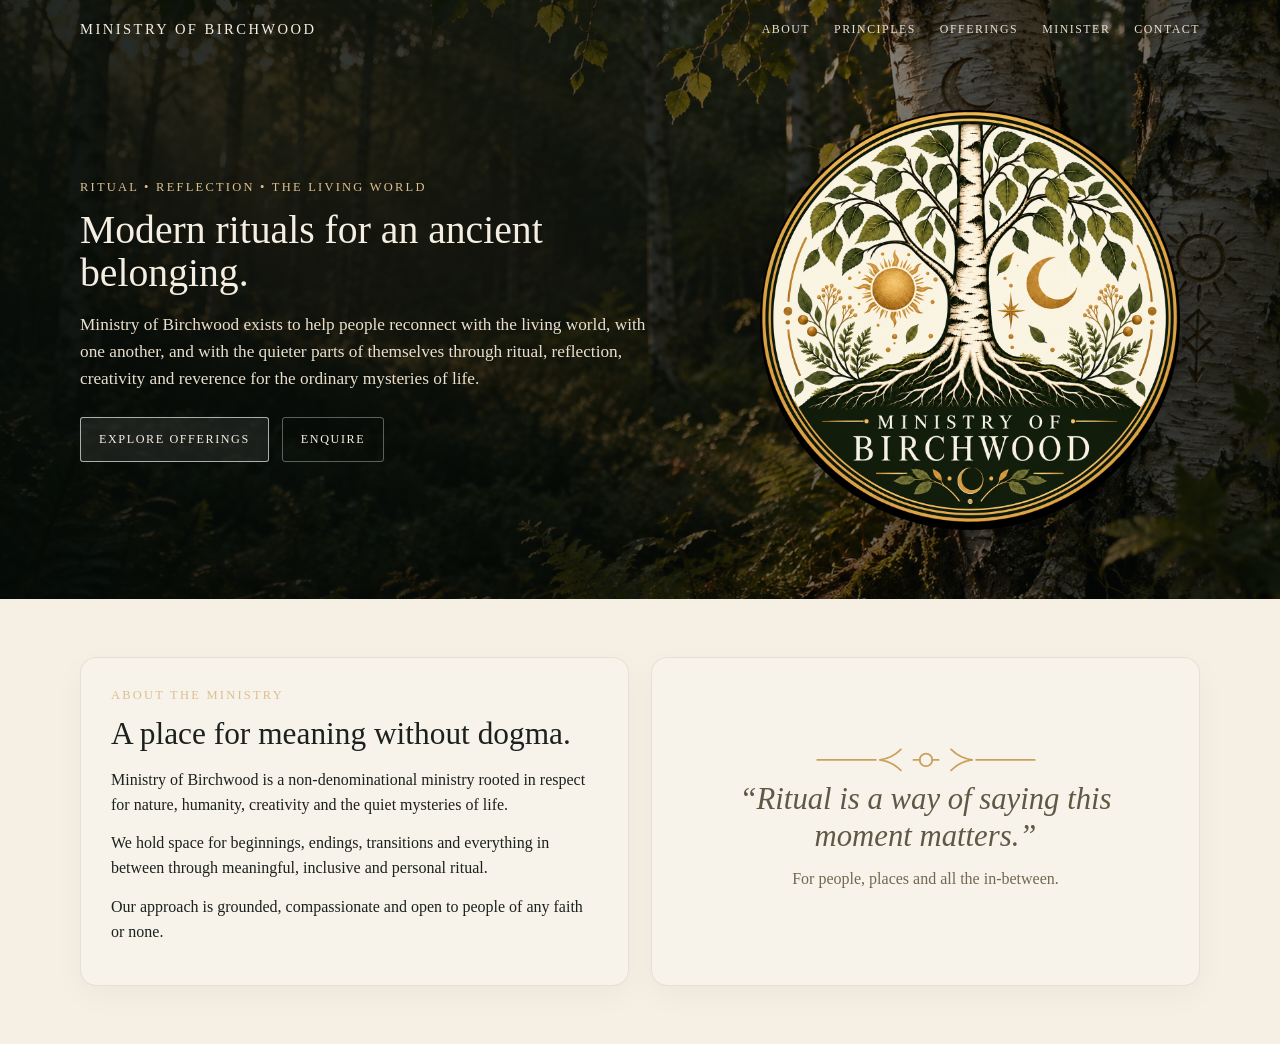
==== commit 3cc711c5: "Ask search engines not to index site images" ====
--- a/index.html
+++ b/index.html
@@ -5,6 +5,7 @@
   <meta name="viewport" content="width=device-width, initial-scale=1">
   <meta name="description" content="Ministry of Birchwood is a non-denominational ministry offering modern rituals for an ancient belonging.">
   <meta name="theme-color" content="#102117">
+  <meta name="robots" content="noimageindex">
   <title>Ministry of Birchwood</title>
   <link rel="stylesheet" href="styles.css?v=5">
 </head>
@@ -57,138 +58,4 @@
           <p class="quote-sub">For people, places and all the in-between.</p>
         </aside>
       </div>
-    </section>
-
-    <div class="section-anchor wrap" aria-hidden="true">
-      <div class="ornament divider">
-        <svg viewBox="0 0 360 42"><path d="M10 21h108"></path><path d="M350 21H242"></path><path d="M126 21c11-1 18-5 26-12"></path><path d="M126 21c11 1 18 5 26 12"></path><path d="M234 21c-11-1-18-5-26-12"></path><path d="M234 21c-11 1-18 5-26 12"></path><circle cx="180" cy="21" r="9"></circle><path d="M170 21h-8M190 21h8"></path><path d="M180 12c0-4 2-7 6-10"></path><path d="M180 12c0-4-2-7-6-10"></path></svg>
-      </div>
-    </div>
-
-    <section class="section parchment" id="principles">
-      <div class="wrap">
-        <p class="section-kicker centred">Our principles</p>
-        <h2 class="centred">What Birchwood holds to be true.</h2>
-
-        <div class="two-up symbol-grid">
-          <article>
-            <svg class="line-icon" viewBox="0 0 64 64" aria-hidden="true"><path d="M50 10C27 13 14 25 15 48c21 1 33-11 35-38Z"></path><path d="M18 45c10-11 19-19 30-28"></path></svg>
-            <div><h3>Belong to nature</h3><p>Human life is one strand within a much older living world. We should move through it with attention, humility and care.</p></div>
-          </article>
-          <article>
-            <svg class="line-icon" viewBox="0 0 64 64" aria-hidden="true"><path d="M34 12c-13-2-23 9-21 21 2 12 16 18 26 11 9-6 10-19 3-26-6-6-16-5-21 1-5 6-2 15 4 18 6 4 14 0 15-6 1-5-4-9-8-7"></path></svg>
-            <div><h3>Honour the cycles</h3><p>Beginnings and endings, growth and decay, grief and joy, darkness and return all belong to the same pattern.</p></div>
-          </article>
-          <article>
-            <svg class="line-icon" viewBox="0 0 64 64" aria-hidden="true"><path d="M32 8l4 16 14-8-8 14 16 4-16 4 8 14-14-8-4 16-4-16-14 8 8-14-16-4 16-4-8-14 14 8 4-16Z"></path></svg>
-            <div><h3>Make room for mystery</h3><p>Not everything meaningful needs to be explained, measured or reduced. Wonder, intuition, imagination and the unknown deserve a place alongside reason.</p></div>
-          </article>
-          <article>
-            <svg class="line-icon" viewBox="0 0 64 64" aria-hidden="true"><path d="M15 50c8-8 16-16 34-36"></path><path d="M24 40c-10 1-15 6-16 15 9 0 15-5 16-15ZM34 30c-7-9-6-16 2-21 6 7 6 14-2 21ZM42 23c10 0 16-5 17-14-9 0-15 5-17 14Z"></path></svg>
-            <div><h3>Kindness without surrendering truth</h3><p>Compassion matters, but so do honesty, boundaries and responsibility. Kindness is not the same as submission.</p></div>
-          </article>
-          <article>
-            <svg class="line-icon" viewBox="0 0 64 64" aria-hidden="true"><circle cx="32" cy="21" r="10"></circle><circle cx="21" cy="40" r="10"></circle><circle cx="43" cy="40" r="10"></circle></svg>
-            <div><h3>Create meaning deliberately</h3><p>Ritual, art, story, music, gathering and remembrance can give shape to experiences that modern life often leaves flattened or unnamed.</p></div>
-          </article>
-          <article>
-            <svg class="line-icon" viewBox="0 0 64 64" aria-hidden="true"><circle cx="32" cy="32" r="12"></circle><path d="M32 5v10M32 49v10M5 32h10M49 32h10M13 13l7 7M44 44l7 7M51 13l-7 7M20 44l-7 7"></path></svg>
-            <div><h3>Leave things gentler</h3><p>People, animals, places and communities should be treated as though our presence matters, because it does.</p></div>
-          </article>
-        </div>
-      </div>
-    </section>
-
-    <section class="section forest" id="offerings">
-      <div class="wrap">
-        <p class="section-kicker light centred">Our offerings</p>
-        <h2 class="centred light">Ritual for the moments that matter.</h2>
-
-        <div class="two-up offering-grid">
-          <article>
-            <svg class="offering-icon" viewBox="0 0 64 64" aria-hidden="true"><path d="M10 30 32 11l22 19"></path><path d="M16 27v26h32V27M27 53V37h10v16"></path></svg>
-            <div><h3>Blessings</h3><p>Homes, boats, pets, gardens, new beginnings and the ordinary things that quietly carry meaning.</p></div>
-          </article>
-          <article>
-            <svg class="offering-icon" viewBox="0 0 64 64" aria-hidden="true"><circle cx="25" cy="32" r="15"></circle><circle cx="39" cy="32" r="15"></circle></svg>
-            <div><h3>Naming, commitment and renewal</h3><p>Naming ceremonies, vow renewals, handfastings, commitment rituals and shared thresholds.</p></div>
-          </article>
-          <article>
-            <svg class="offering-icon" viewBox="0 0 64 64" aria-hidden="true"><path d="M32 53V29"></path><path d="M32 30C18 30 13 21 17 12c8 0 13 4 15 10 2-6 8-10 15-10 5 9 0 18-15 18Z"></path><path d="M22 53h20"></path></svg>
-            <div><h3>Funerals and memorials</h3><p>Personal, grounded ceremonies that honour a life, hold grief with dignity and make room for memory.</p></div>
-          </article>
-          <article>
-            <svg class="offering-icon" viewBox="0 0 64 64" aria-hidden="true"><path d="M50 10C27 13 14 25 15 48c21 1 33-11 35-38Z"></path><path d="M18 45c10-11 19-19 30-28"></path></svg>
-            <div><h3>Life transitions</h3><p>Personal ceremonies for beginnings, endings, recovery, separation, renewal and new chapters.</p></div>
-          </article>
-          <article>
-            <svg class="offering-icon" viewBox="0 0 64 64" aria-hidden="true"><path d="M44 10c-16 2-27 14-27 28 0 9 5 14 12 16-3-4-4-8-4-12 0-15 8-26 19-32Z"></path></svg>
-            <div><h3>Seasonal gatherings</h3><p>Nature-based reflections and rituals acknowledging the turning year, light, darkness and the rhythms around us.</p></div>
-          </article>
-          <article>
-            <svg class="offering-icon" viewBox="0 0 64 64" aria-hidden="true"><path d="M16 35h32l-5 17H21l-5-17Z"></path><path d="M25 30c-7-8 5-10 0-18M34 30c-7-8 5-10 0-18M43 30c-7-8 5-10 0-18"></path></svg>
-            <div><h3>Bespoke ritual</h3><p>A ceremony can be created around almost any meaningful moment that deserves more than a shrug and a calendar notification.</p></div>
-          </article>
-        </div>
-      </div>
-    </section>
-
-    <div class="section-anchor wrap" aria-hidden="true">
-      <div class="ornament divider">
-        <svg viewBox="0 0 360 42"><path d="M10 21h108"></path><path d="M350 21H242"></path><path d="M126 21c11-1 18-5 26-12"></path><path d="M126 21c11 1 18 5 26 12"></path><path d="M234 21c-11-1-18-5-26-12"></path><path d="M234 21c-11 1-18 5-26 12"></path><path d="M180 13c7 0 12 4 15 8-3 5-8 8-15 8-7 0-12-4-15-8 3-5 8-8 15-8Z"></path></svg>
-      </div>
-    </div>
-
-    <section class="section cream" id="minister">
-      <div class="wrap minister-grid">
-        <div class="portrait-frame">
-          <img src="assets/reverend-birch.png" alt="Portrait of Rev. Nicholas Birch in a birch grove">
-        </div>
-        <div class="minister-copy">
-          <p class="section-kicker">Meet the minister</p>
-          <h2>Rev. Nicholas Birch</h2>
-          <p class="minister-subhead">Ordained Minister, Universal Life Church<br>Founder, Ministry of Birchwood</p>
-          <p>Rev. Nicholas Birch is an ordained minister of the Universal Life Church and founder of the Ministry of Birchwood. His approach draws on nature, creativity, ritual and a lifelong fascination with the old symbolic traditions humans have used to make sense of change, loss, belonging and wonder.</p>
-          <p>Birchwood is grounded rather than dogmatic, personal rather than prescribed, and shaped around the people, places and stories involved. It welcomes people of any faith or none at all.</p>
-        </div>
-      </div>
-    </section>
-
-    <section class="section parchment" id="contact">
-      <div class="wrap two-up contact-grid">
-        <aside class="contact-side paper-card">
-          <p class="section-kicker">Get in touch</p>
-          <h2>Tell me what you’re marking.</h2>
-          <p>If you’d like to discuss a ceremony, blessing, memorial or bespoke ritual, send a message below.</p>
-          <div class="ornament small-bottom">
-            <svg viewBox="0 0 220 40" aria-hidden="true"><path d="M6 20h56"></path><path d="M214 20h-56"></path><path d="M66 20c8-1 14-4 20-10"></path><path d="M66 20c8 1 14 4 20 10"></path><path d="M154 20c-8-1-14-4-20-10"></path><path d="M154 20c-8 1-14 4-20 10"></path><circle cx="110" cy="20" r="6"></circle><path d="M98 20h6M116 20h6"></path></svg>
-          </div>
-        </aside>
-
-        <div class="contact-panel paper-card">
-          <form action="https://formspree.io/f/mdekvaqr" method="POST" class="contact-form">
-            <div class="form-row">
-              <label><span>Name</span><input type="text" name="name" required></label>
-              <label><span>Email</span><input type="email" name="email" required></label>
-            </div>
-            <label><span>What are you enquiring about?</span><input type="text" name="subject"></label>
-            <label><span>Message</span><textarea name="message" rows="6" required></textarea></label>
-            <input type="text" name="_gotcha" class="honeypot" tabindex="-1" autocomplete="off">
-            <button type="submit" class="button dark-button">Send enquiry</button>
-          </form>
-        </div>
-      </div>
-      <p class="fine-print wrap centred">Ministry of Birchwood is a non-denominational ministry. In Australia, legal marriages must be solemnised by an authorised marriage celebrant. Ministry of Birchwood does not currently provide statutory marriage solemnisation.</p>
-    </section>
-  </main>
-
-  <footer class="site-footer">
-    <div class="wrap footer-inner">
-      <p>© <span id="year"></span> Ministry of Birchwood</p>
-      <p>Rev. Nicholas Birch • Ordained Minister, Universal Life Church</p>
-    </div>
-  </footer>
-
-  <script>document.getElementById('year').textContent = new Date().getFullYear();</script>
-</body>
-</html>
+    </section>
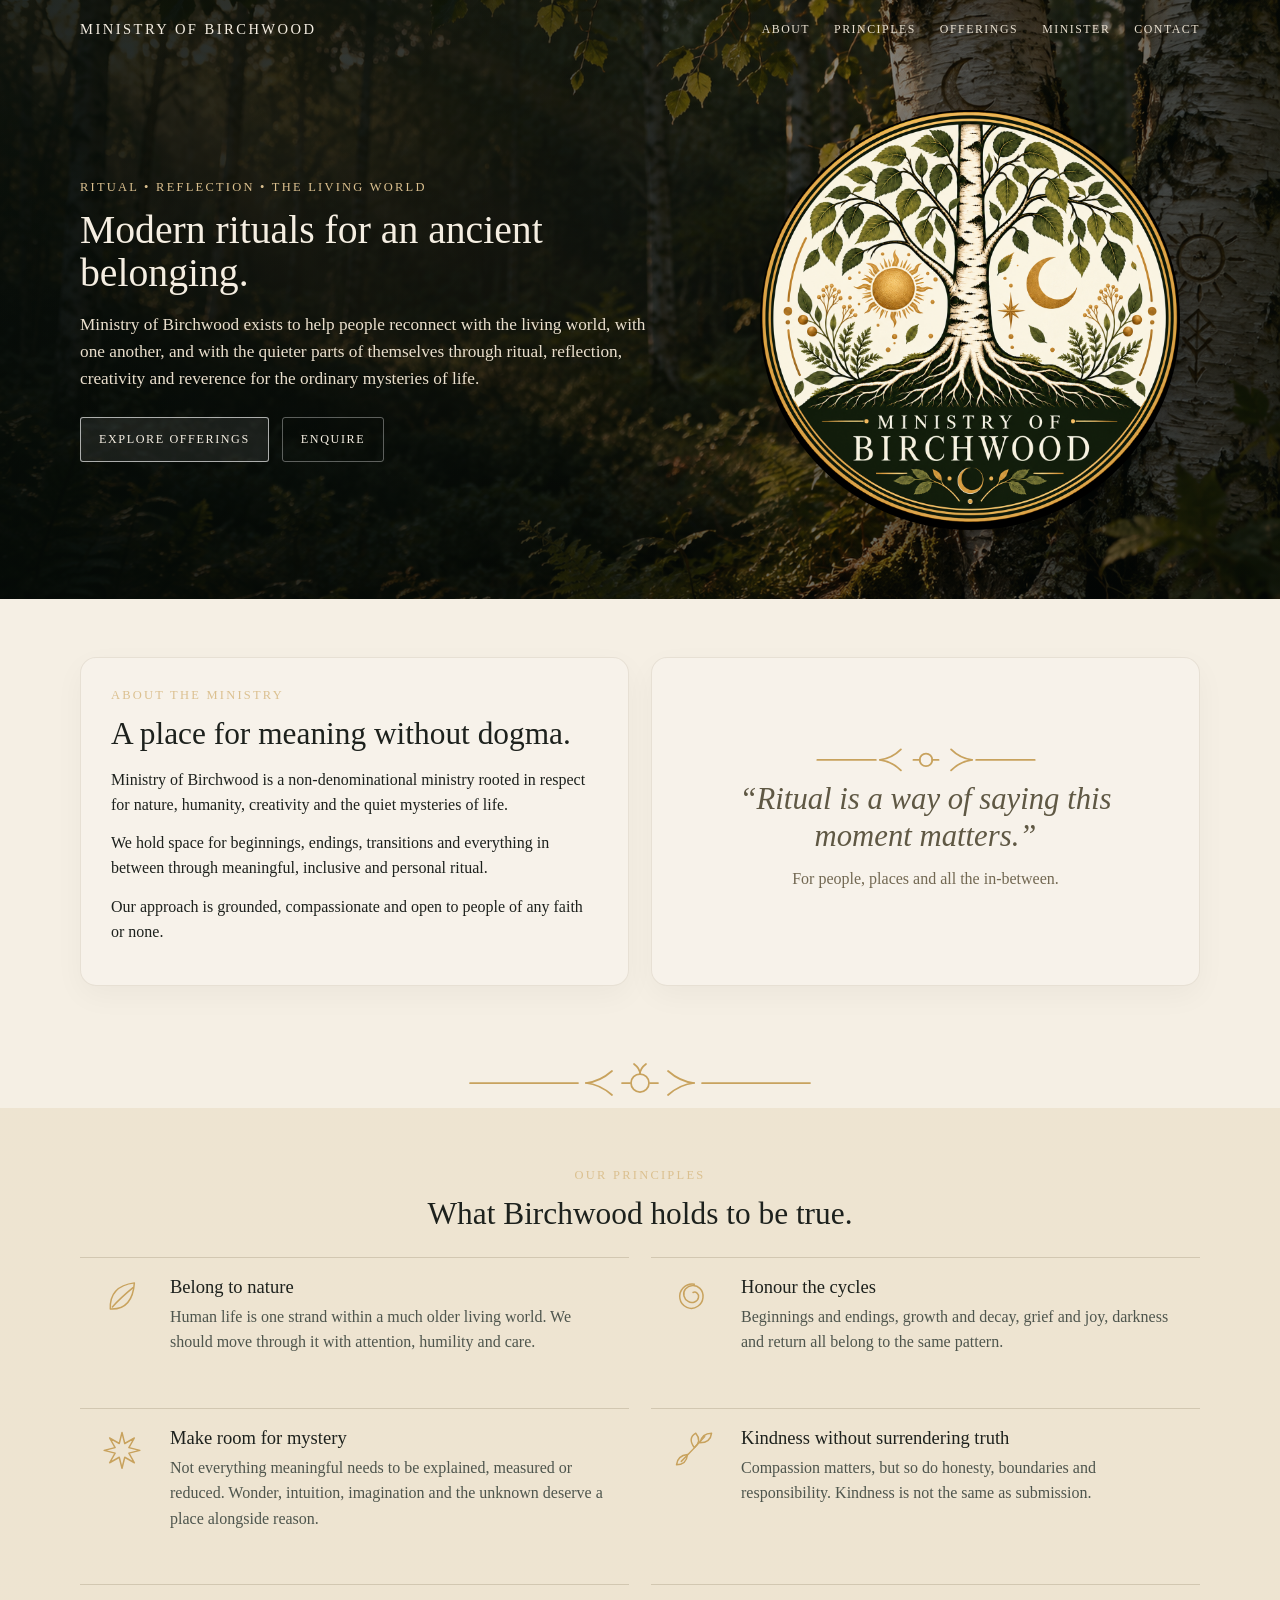
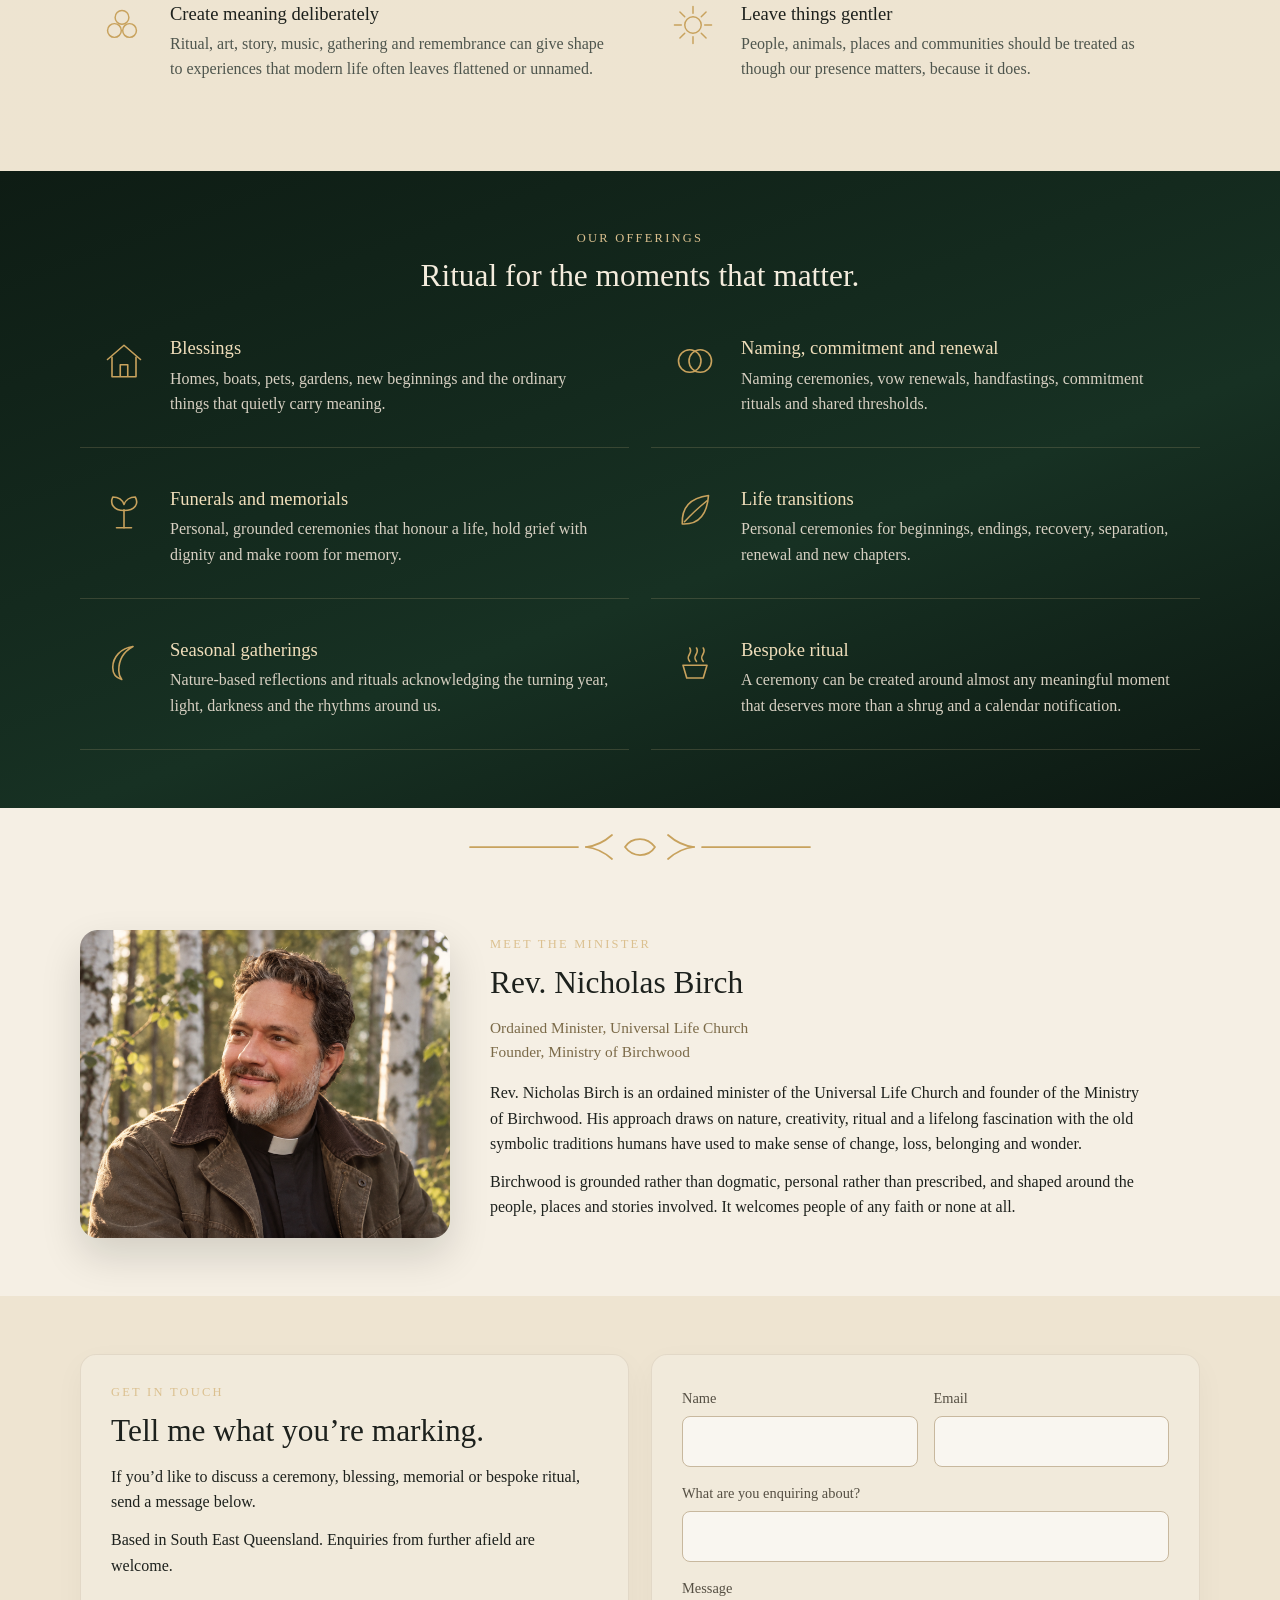
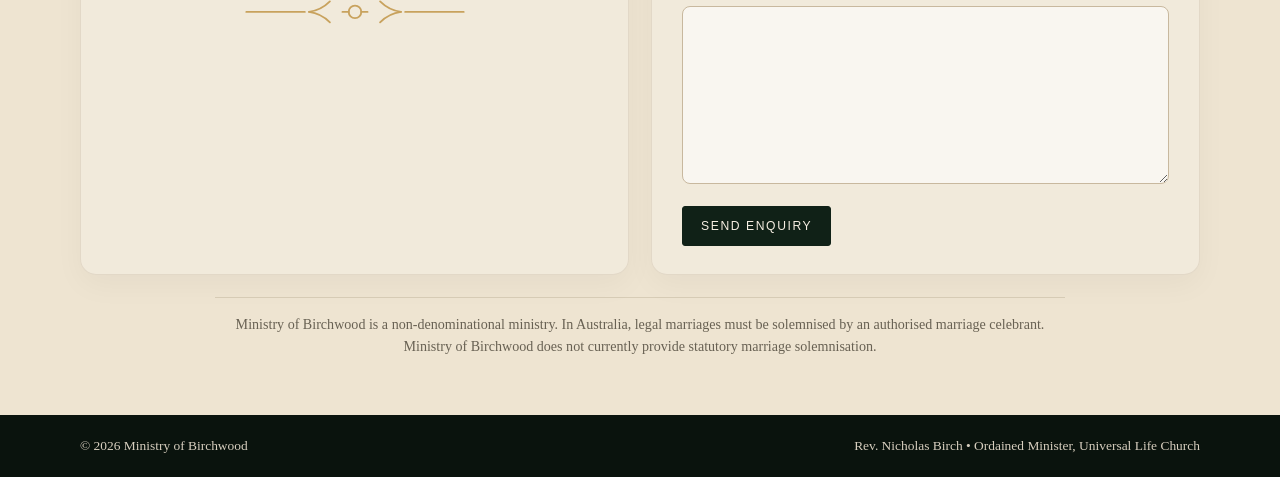
==== commit b702eefc: "Restore full Birchwood page after accidental truncation" ====
--- a/index.html
+++ b/index.html
@@ -3,7 +3,7 @@
 <head>
   <meta charset="utf-8">
   <meta name="viewport" content="width=device-width, initial-scale=1">
-  <meta name="description" content="Ministry of Birchwood is a non-denominational ministry offering modern rituals for an ancient belonging.">
+  <meta name="description" content="Ministry of Birchwood is a non-denominational ministry in South East Queensland offering modern rituals for an ancient belonging.">
   <meta name="theme-color" content="#102117">
   <meta name="robots" content="noimageindex">
   <title>Ministry of Birchwood</title>
@@ -58,4 +58,139 @@
           <p class="quote-sub">For people, places and all the in-between.</p>
         </aside>
       </div>
-    </section>+    </section>
+
+    <div class="section-anchor wrap" aria-hidden="true">
+      <div class="ornament divider">
+        <svg viewBox="0 0 360 42"><path d="M10 21h108"></path><path d="M350 21H242"></path><path d="M126 21c11-1 18-5 26-12"></path><path d="M126 21c11 1 18 5 26 12"></path><path d="M234 21c-11-1-18-5-26-12"></path><path d="M234 21c-11 1-18 5-26 12"></path><circle cx="180" cy="21" r="9"></circle><path d="M170 21h-8M190 21h8"></path><path d="M180 12c0-4 2-7 6-10"></path><path d="M180 12c0-4-2-7-6-10"></path></svg>
+      </div>
+    </div>
+
+    <section class="section parchment" id="principles">
+      <div class="wrap">
+        <p class="section-kicker centred">Our principles</p>
+        <h2 class="centred">What Birchwood holds to be true.</h2>
+
+        <div class="two-up symbol-grid">
+          <article>
+            <svg class="line-icon" viewBox="0 0 64 64" aria-hidden="true"><path d="M50 10C27 13 14 25 15 48c21 1 33-11 35-38Z"></path><path d="M18 45c10-11 19-19 30-28"></path></svg>
+            <div><h3>Belong to nature</h3><p>Human life is one strand within a much older living world. We should move through it with attention, humility and care.</p></div>
+          </article>
+          <article>
+            <svg class="line-icon" viewBox="0 0 64 64" aria-hidden="true"><path d="M34 12c-13-2-23 9-21 21 2 12 16 18 26 11 9-6 10-19 3-26-6-6-16-5-21 1-5 6-2 15 4 18 6 4 14 0 15-6 1-5-4-9-8-7"></path></svg>
+            <div><h3>Honour the cycles</h3><p>Beginnings and endings, growth and decay, grief and joy, darkness and return all belong to the same pattern.</p></div>
+          </article>
+          <article>
+            <svg class="line-icon" viewBox="0 0 64 64" aria-hidden="true"><path d="M32 8l4 16 14-8-8 14 16 4-16 4 8 14-14-8-4 16-4-16-14 8 8-14-16-4 16-4-8-14 14 8 4-16Z"></path></svg>
+            <div><h3>Make room for mystery</h3><p>Not everything meaningful needs to be explained, measured or reduced. Wonder, intuition, imagination and the unknown deserve a place alongside reason.</p></div>
+          </article>
+          <article>
+            <svg class="line-icon" viewBox="0 0 64 64" aria-hidden="true"><path d="M15 50c8-8 16-16 34-36"></path><path d="M24 40c-10 1-15 6-16 15 9 0 15-5 16-15ZM34 30c-7-9-6-16 2-21 6 7 6 14-2 21ZM42 23c10 0 16-5 17-14-9 0-15 5-17 14Z"></path></svg>
+            <div><h3>Kindness without surrendering truth</h3><p>Compassion matters, but so do honesty, boundaries and responsibility. Kindness is not the same as submission.</p></div>
+          </article>
+          <article>
+            <svg class="line-icon" viewBox="0 0 64 64" aria-hidden="true"><circle cx="32" cy="21" r="10"></circle><circle cx="21" cy="40" r="10"></circle><circle cx="43" cy="40" r="10"></circle></svg>
+            <div><h3>Create meaning deliberately</h3><p>Ritual, art, story, music, gathering and remembrance can give shape to experiences that modern life often leaves flattened or unnamed.</p></div>
+          </article>
+          <article>
+            <svg class="line-icon" viewBox="0 0 64 64" aria-hidden="true"><circle cx="32" cy="32" r="12"></circle><path d="M32 5v10M32 49v10M5 32h10M49 32h10M13 13l7 7M44 44l7 7M51 13l-7 7M20 44l-7 7"></path></svg>
+            <div><h3>Leave things gentler</h3><p>People, animals, places and communities should be treated as though our presence matters, because it does.</p></div>
+          </article>
+        </div>
+      </div>
+    </section>
+
+    <section class="section forest" id="offerings">
+      <div class="wrap">
+        <p class="section-kicker light centred">Our offerings</p>
+        <h2 class="centred light">Ritual for the moments that matter.</h2>
+
+        <div class="two-up offering-grid">
+          <article>
+            <svg class="offering-icon" viewBox="0 0 64 64" aria-hidden="true"><path d="M10 30 32 11l22 19"></path><path d="M16 27v26h32V27M27 53V37h10v16"></path></svg>
+            <div><h3>Blessings</h3><p>Homes, boats, pets, gardens, new beginnings and the ordinary things that quietly carry meaning.</p></div>
+          </article>
+          <article>
+            <svg class="offering-icon" viewBox="0 0 64 64" aria-hidden="true"><circle cx="25" cy="32" r="15"></circle><circle cx="39" cy="32" r="15"></circle></svg>
+            <div><h3>Naming, commitment and renewal</h3><p>Naming ceremonies, vow renewals, handfastings, commitment rituals and shared thresholds.</p></div>
+          </article>
+          <article>
+            <svg class="offering-icon" viewBox="0 0 64 64" aria-hidden="true"><path d="M32 53V29"></path><path d="M32 30C18 30 13 21 17 12c8 0 13 4 15 10 2-6 8-10 15-10 5 9 0 18-15 18Z"></path><path d="M22 53h20"></path></svg>
+            <div><h3>Funerals and memorials</h3><p>Personal, grounded ceremonies that honour a life, hold grief with dignity and make room for memory.</p></div>
+          </article>
+          <article>
+            <svg class="offering-icon" viewBox="0 0 64 64" aria-hidden="true"><path d="M50 10C27 13 14 25 15 48c21 1 33-11 35-38Z"></path><path d="M18 45c10-11 19-19 30-28"></path></svg>
+            <div><h3>Life transitions</h3><p>Personal ceremonies for beginnings, endings, recovery, separation, renewal and new chapters.</p></div>
+          </article>
+          <article>
+            <svg class="offering-icon" viewBox="0 0 64 64" aria-hidden="true"><path d="M44 10c-16 2-27 14-27 28 0 9 5 14 12 16-3-4-4-8-4-12 0-15 8-26 19-32Z"></path></svg>
+            <div><h3>Seasonal gatherings</h3><p>Nature-based reflections and rituals acknowledging the turning year, light, darkness and the rhythms around us.</p></div>
+          </article>
+          <article>
+            <svg class="offering-icon" viewBox="0 0 64 64" aria-hidden="true"><path d="M16 35h32l-5 17H21l-5-17Z"></path><path d="M25 30c-7-8 5-10 0-18M34 30c-7-8 5-10 0-18M43 30c-7-8 5-10 0-18"></path></svg>
+            <div><h3>Bespoke ritual</h3><p>A ceremony can be created around almost any meaningful moment that deserves more than a shrug and a calendar notification.</p></div>
+          </article>
+        </div>
+      </div>
+    </section>
+
+    <div class="section-anchor wrap" aria-hidden="true">
+      <div class="ornament divider">
+        <svg viewBox="0 0 360 42"><path d="M10 21h108"></path><path d="M350 21H242"></path><path d="M126 21c11-1 18-5 26-12"></path><path d="M126 21c11 1 18 5 26 12"></path><path d="M234 21c-11-1-18-5-26-12"></path><path d="M234 21c-11 1-18 5-26 12"></path><path d="M180 13c7 0 12 4 15 8-3 5-8 8-15 8-7 0-12-4-15-8 3-5 8-8 15-8Z"></path></svg>
+      </div>
+    </div>
+
+    <section class="section cream" id="minister">
+      <div class="wrap minister-grid">
+        <div class="portrait-frame">
+          <img src="assets/reverend-birch.png" alt="Ministry of Birchwood minister standing in a birch grove">
+        </div>
+        <div class="minister-copy">
+          <p class="section-kicker">Meet the minister</p>
+          <h2>Rev. Nicholas Birch</h2>
+          <p class="minister-subhead">Ordained Minister, Universal Life Church<br>Founder, Ministry of Birchwood</p>
+          <p>Rev. Nicholas Birch is an ordained minister of the Universal Life Church and founder of the Ministry of Birchwood. His approach draws on nature, creativity, ritual and a lifelong fascination with the old symbolic traditions humans have used to make sense of change, loss, belonging and wonder.</p>
+          <p>Birchwood is grounded rather than dogmatic, personal rather than prescribed, and shaped around the people, places and stories involved. It welcomes people of any faith or none at all.</p>
+        </div>
+      </div>
+    </section>
+
+    <section class="section parchment" id="contact">
+      <div class="wrap two-up contact-grid">
+        <aside class="contact-side paper-card">
+          <p class="section-kicker">Get in touch</p>
+          <h2>Tell me what you’re marking.</h2>
+          <p>If you’d like to discuss a ceremony, blessing, memorial or bespoke ritual, send a message below.</p>
+          <p class="location-note">Based in South East Queensland. Enquiries from further afield are welcome.</p>
+          <div class="ornament small-bottom">
+            <svg viewBox="0 0 220 40" aria-hidden="true"><path d="M6 20h56"></path><path d="M214 20h-56"></path><path d="M66 20c8-1 14-4 20-10"></path><path d="M66 20c8 1 14 4 20 10"></path><path d="M154 20c-8-1-14-4-20-10"></path><path d="M154 20c-8 1-14 4-20 10"></path><circle cx="110" cy="20" r="6"></circle><path d="M98 20h6M116 20h6"></path></svg>
+          </div>
+        </aside>
+
+        <div class="contact-panel paper-card">
+          <form action="https://formspree.io/f/mdekvaqr" method="POST" class="contact-form">
+            <div class="form-row">
+              <label><span>Name</span><input type="text" name="name" required></label>
+              <label><span>Email</span><input type="email" name="email" required></label>
+            </div>
+            <label><span>What are you enquiring about?</span><input type="text" name="subject"></label>
+            <label><span>Message</span><textarea name="message" rows="6" required></textarea></label>
+            <input type="text" name="_gotcha" class="honeypot" tabindex="-1" autocomplete="off">
+            <button type="submit" class="button dark-button">Send enquiry</button>
+          </form>
+        </div>
+      </div>
+      <p class="fine-print wrap centred">Ministry of Birchwood is a non-denominational ministry. In Australia, legal marriages must be solemnised by an authorised marriage celebrant. Ministry of Birchwood does not currently provide statutory marriage solemnisation.</p>
+    </section>
+  </main>
+
+  <footer class="site-footer">
+    <div class="wrap footer-inner">
+      <p>© <span id="year"></span> Ministry of Birchwood</p>
+      <p>Rev. Nicholas Birch • Ordained Minister, Universal Life Church</p>
+    </div>
+  </footer>
+
+  <script>document.getElementById('year').textContent = new Date().getFullYear();</script>
+</body>
+</html>
